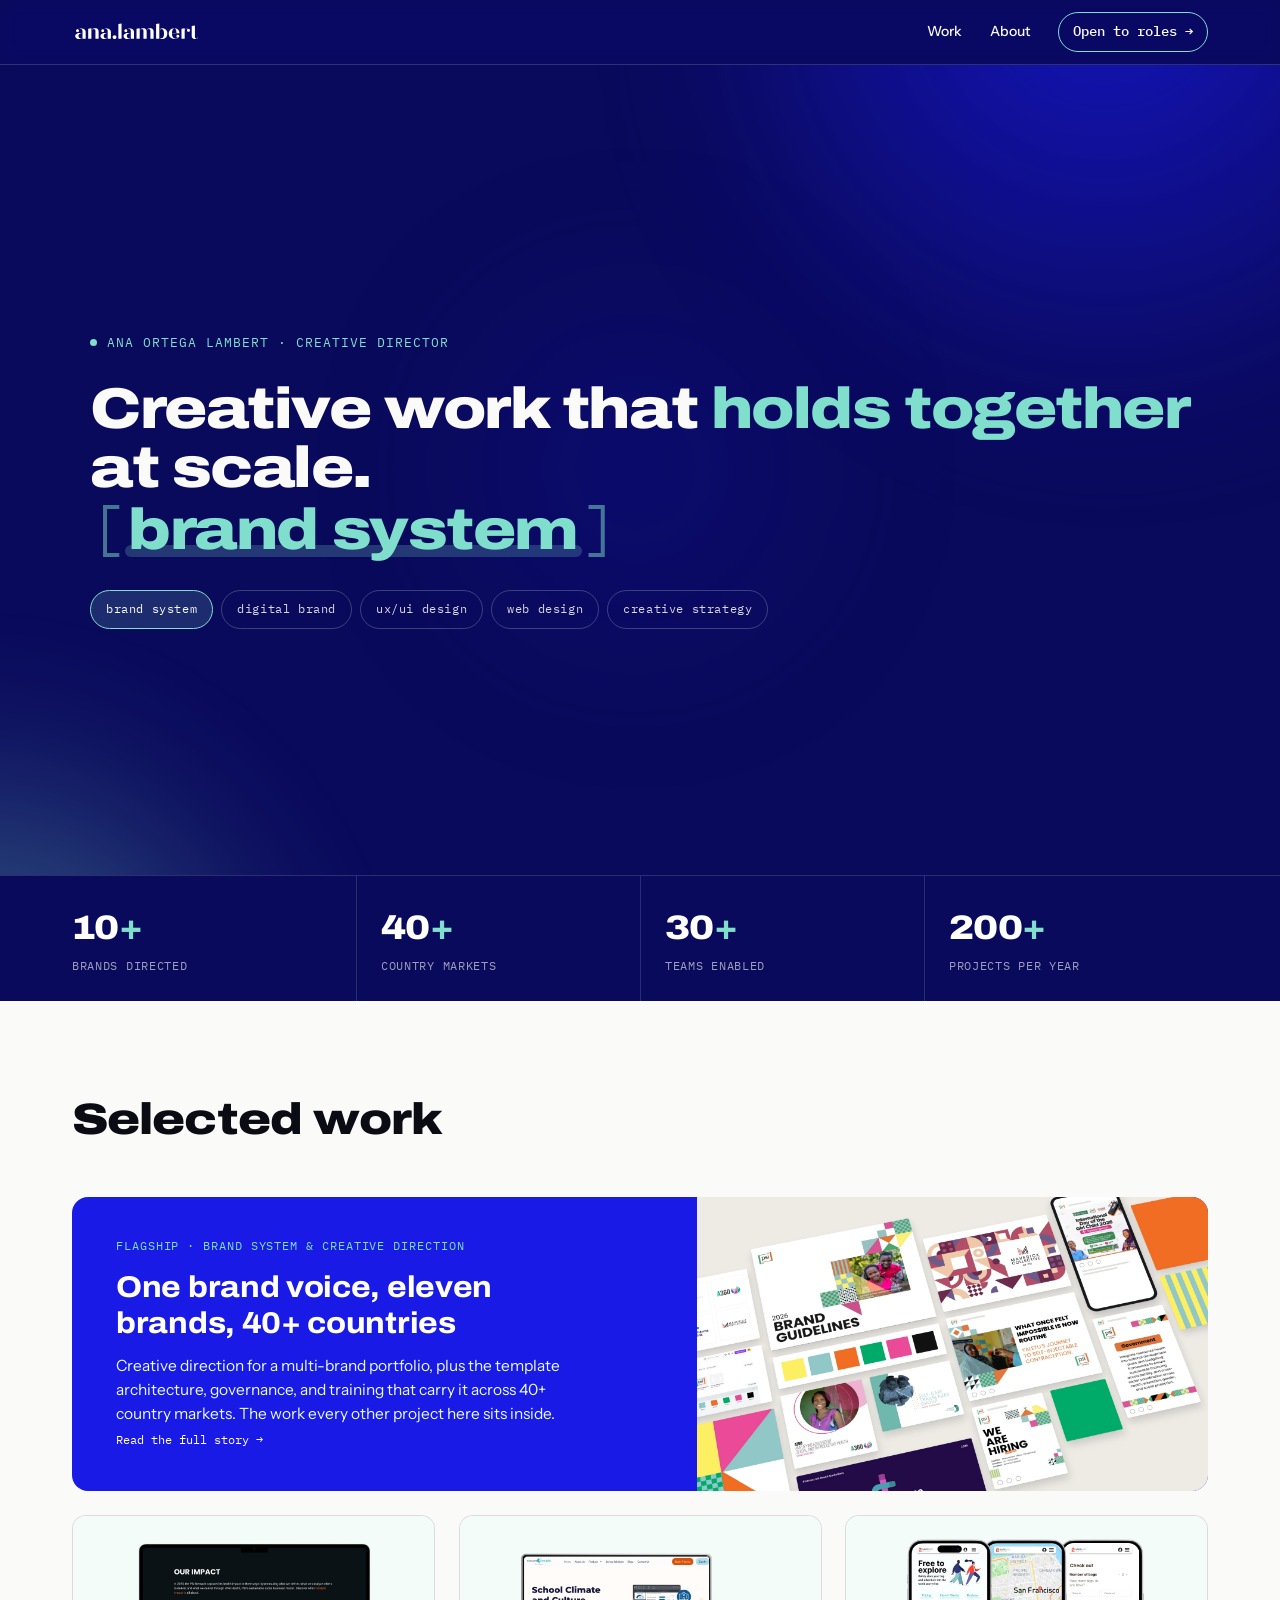
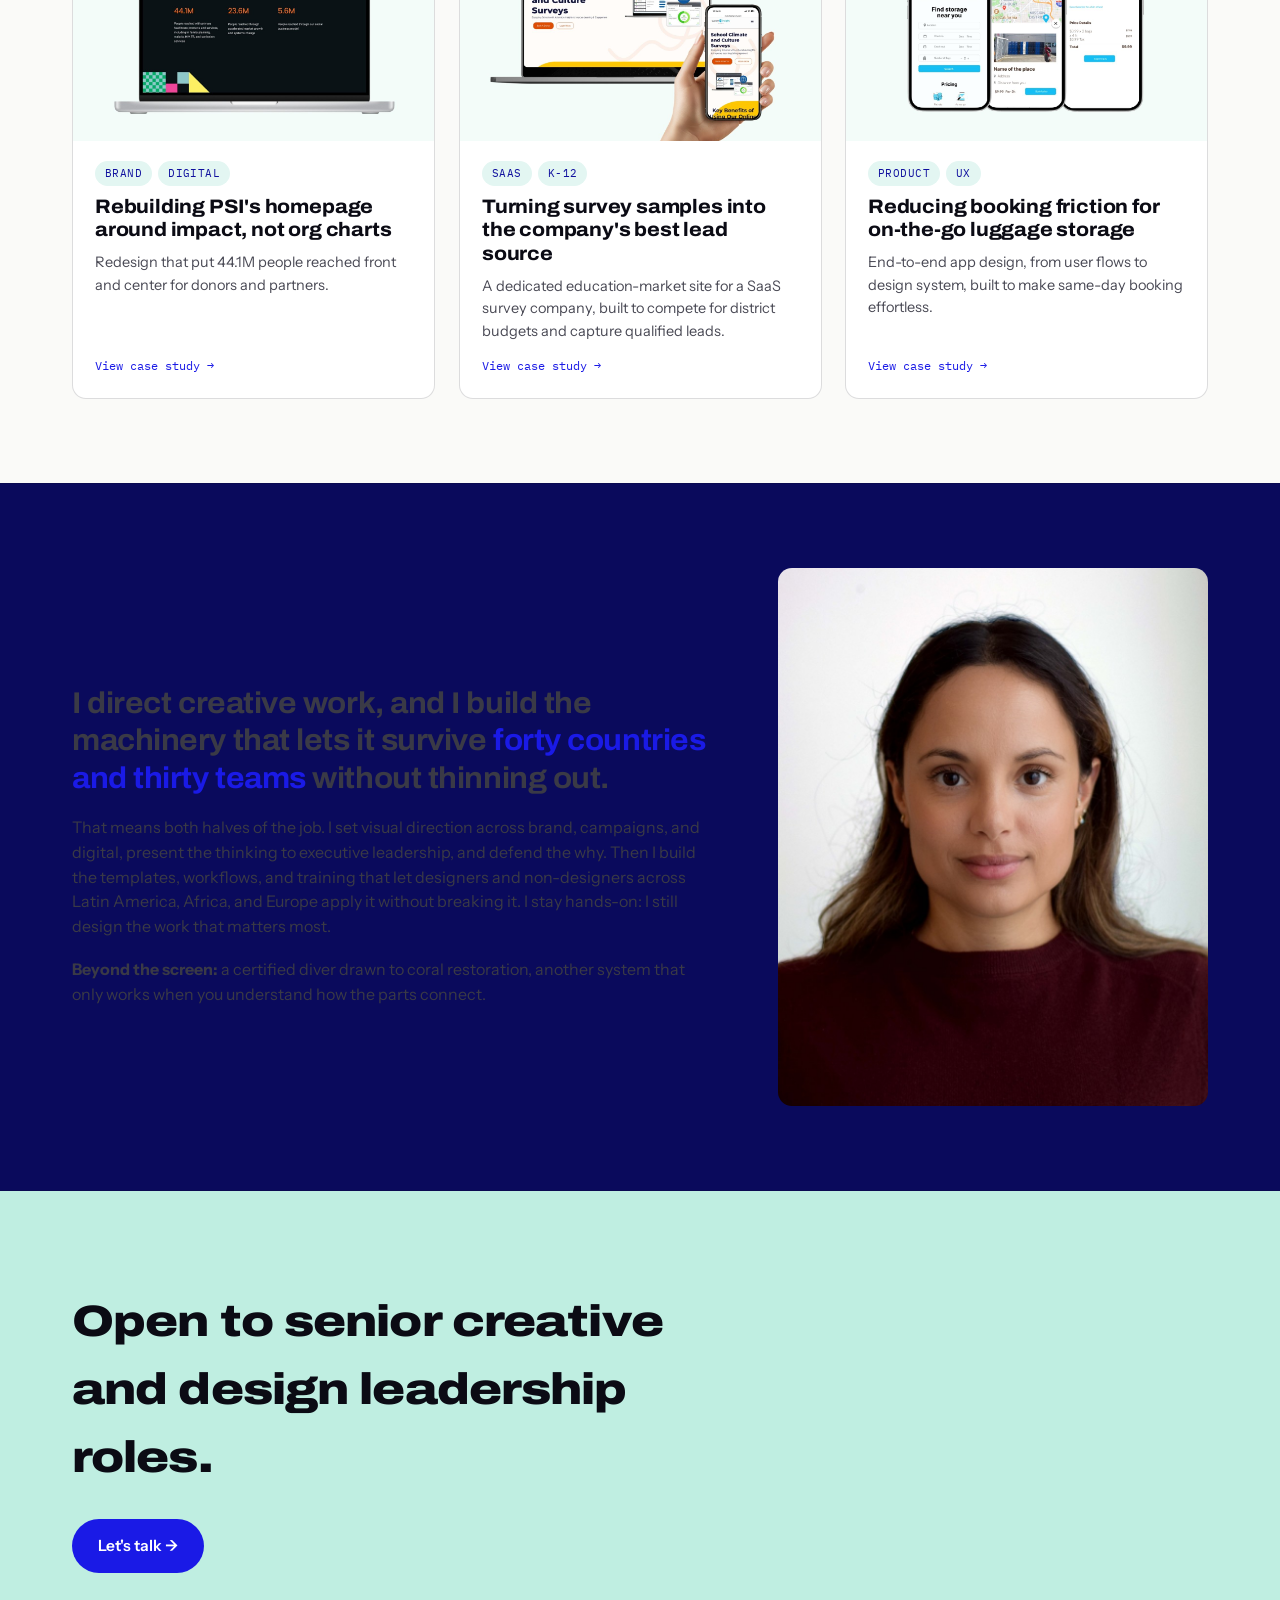
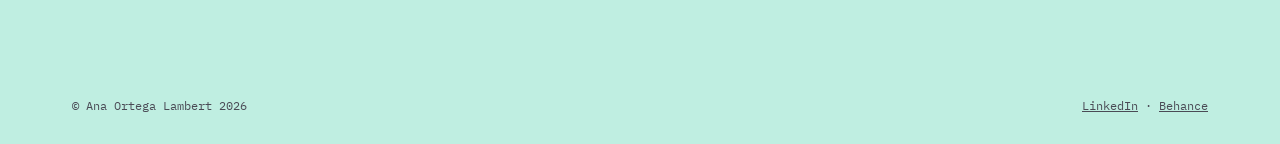
==== index.html @ 4b031543 "Update brand system card image and tone and voice spread Home page flagship card uses the new brand " ====
<!DOCTYPE html>
<html lang="en">
<head>
<meta charset="UTF-8">
<meta name="viewport" content="width=device-width, initial-scale=1.0">
<title>Ana Ortega Lambert — Creative Director</title>
<meta name="description" content="Creative director working across brand identity, integrated campaigns, and digital experiences, with the systems that let creative work scale across distributed teams.">
<link rel="preconnect" href="https://fonts.googleapis.com">
<link href="https://fonts.googleapis.com/css2?family=Archivo:wdth,wght@62..125,100..900&family=Instrument+Sans:wght@400;500;600&family=IBM+Plex+Mono:wght@400;500&display=swap" rel="stylesheet">
<link rel="icon" type="image/svg+xml" href="images/favicon.svg">
<link rel="stylesheet" href="css/style.css">
<link rel="stylesheet" href="css/hero.css">
</head>
<body>

<nav><div class="wrap nav-in">
  <a class="logo" href="index.html"><img src="images/logo.svg" alt="ana.lambert" style="height:26px;display:block"></a>
  <button class="nav-toggle" aria-label="Open menu" aria-expanded="false" aria-controls="nav-links">
    <span></span><span></span><span></span>
  </button>
  <div class="nav-links" id="nav-links">
    <a href="#work">Work</a>
    <a href="#about">About</a>
    <a class="nav-cta" href="#contact">Open to roles →</a>
  </div>
</div></nav>

<header class="hero-b" id="hero" data-bg="#0A0A5C">
  <div class="hb-field" aria-hidden="true"><span class="b1"></span><span class="b2"></span><span class="b3"></span></div>
  <div class="wrap">
    <p class="hb-eyebrow hb-up hb-d1"><span class="hb-dot"></span>Ana Ortega Lambert · Creative Director</p>

    <h1 class="hb-up hb-d2">Creative work that <em>holds together</em> at scale.<br class="hb-break"><span class="rot" id="rot" aria-hidden="true"><span class="brk">[</span><span class="rot-track" id="rotTrack"></span><span class="brk">]</span></span><span class="hb-sr" id="rotSr"></span></h1>

    <ul class="hb-areas hb-up hb-d3" id="areas" aria-label="Areas I work in, each linked to a case study"></ul>
  </div>
</header>

<div class="strip" data-bg="#FAFAF8"><div class="wrap strip-in">
  <div class="stat"><div class="n">10<span>+</span></div><div class="l">Brands directed</div></div>
  <div class="stat"><div class="n">40<span>+</span></div><div class="l">Country markets</div></div>
  <div class="stat"><div class="n">30<span>+</span></div><div class="l">Teams enabled</div></div>
  <div class="stat"><div class="n">200<span>+</span></div><div class="l">Projects per year</div></div>
</div></div>

<section id="work" data-bg="#FAFAF8"><div class="wrap">
  <div class="sec-head">
    <h2 class="reveal">Selected work</h2>
  </div>

  <a class="flag reveal" href="work/brand-system.html">
    <div class="flag-txt">
      <div class="flag-k">Flagship · Brand system &amp; creative direction</div>
      <h3>One brand voice, eleven brands, 40+ countries</h3>
      <p>Creative direction for a multi-brand portfolio, plus the template architecture, governance, and training that carry it across 40+ country markets. The work every other project here sits inside.</p>
      <span class="go">Read the full story →</span>
    </div>
    <div class="flag-vis flag-vis-img">
      <img src="images/brand-system-card.webp" alt="PSI brand system: the 2026 brand guidelines, program brand covers, the Canva brand kit, the color palette and social posts from country teams">
    </div>
  </a>

  <div class="cases" style="margin-top:24px">
    <a class="card reveal" href="work/psi-homepage.html">
      <img class="card-thumb" src="images/homepage-thumb.jpg" alt="PSI homepage redesign">
      <div class="card-body">
        <div class="tags"><span class="tag">Brand</span><span class="tag">Digital</span></div>
        <h3>Rebuilding PSI's homepage around impact, not org charts</h3>
        <p class="result">Redesign that put 44.1M people reached front and center for donors and partners.</p>
        <span class="go">View case study →</span>
      </div>
    </a>

    <a class="card reveal" href="work/school-survey.html">
      <img class="card-thumb" src="images/survey-thumb.jpg" alt="School climate and culture survey website">
      <div class="card-body">
        <div class="tags"><span class="tag">SaaS</span><span class="tag">K-12</span></div>
        <h3>Turning survey samples into the company's best lead source</h3>
        <p class="result">A dedicated education-market site for a SaaS survey company, built to compete for district budgets and capture qualified leads.</p>
        <span class="go">View case study →</span>
      </div>
    </a>

    <a class="card reveal" href="work/safebag-app.html">
      <img class="card-thumb" src="images/app-thumb.jpg" alt="SafeBag luggage storage app screens">
      <div class="card-body">
        <div class="tags"><span class="tag">Product</span><span class="tag">UX</span></div>
        <h3>Reducing booking friction for on-the-go luggage storage</h3>
        <p class="result">End-to-end app design, from user flows to design system, built to make same-day booking effortless.</p>
        <span class="go">View case study →</span>
      </div>
    </a>
  </div>
</div></section>

<section class="about" id="about" data-bg="#BFEEE1"><div class="wrap about-grid">
  <div>
    <p class="lede reveal">I direct creative work, and I build the machinery that lets it survive <em>forty countries and thirty teams</em> without thinning out.</p>
    <p>That means both halves of the job. I set visual direction across brand, campaigns, and digital, present the thinking to executive leadership, and defend the why. Then I build the templates, workflows, and training that let designers and non-designers across Latin America, Africa, and Europe apply it without breaking it. I stay hands-on: I still design the work that matters most.</p>
    <p><b>Beyond the screen:</b> a certified diver drawn to coral restoration, another system that only works when you understand how the parts connect.</p>
  </div>
  <img class="photo reveal" src="images/ana-headshot.jpg" alt="Ana Ortega Lambert">
</div></section>

<section class="cta" id="contact"><div class="wrap">
  <h2>Open to senior creative and design leadership roles.</h2>
  <a class="cta-btn" href="mailto:analinet.ortega@gmail.com">Let's talk →</a>
</div></section>

<footer class="foot-mint"><div class="wrap foot-in">
  <span>© Ana Ortega Lambert 2026</span>
  <span><a href="https://www.linkedin.com/in/ana-ortega-lambert/" target="_blank" rel="noopener">LinkedIn</a> · <a href="https://behance.net/analambertdesign" target="_blank" rel="noopener">Behance</a></span>
</div></footer>

<script src="js/motion.js" defer></script>
<script src="js/hero.js" defer></script>
</body>
</html>
---- css/style.css ----
/* ============================================================
   analambert.com — design system
   Palette, type, and components. One file for the whole site.
   ============================================================ */

:root{
  --ink:#0B0B14;
  --blue:#1A1AE6;
  --blue-deep:#10109E;
  --navy:#0A0A5C;
  --tint:#E3F6F2;
  --tint-deep:#BFEEE1;
  --mid:#7FDFCC;
  --paper:#FAFAF8;
  --rule:rgba(11,11,20,.14);
  --disp:'Archivo',sans-serif;
  --body:'Instrument Sans',sans-serif;
  --mono:'IBM Plex Mono',monospace;
}
*{margin:0;padding:0;box-sizing:border-box}
html{scroll-behavior:smooth}
@media (prefers-reduced-motion:reduce){html{scroll-behavior:auto}*{transition:none!important}}
body{font-family:var(--body);color:var(--ink);background:var(--paper);line-height:1.55;font-size:16px}
.wrap{max-width:1200px;margin:0 auto;padding:0 32px}
a:focus-visible{outline:2px solid var(--blue);outline-offset:3px}
img{max-width:100%;display:block;border-radius:12px}

/* ---------- nav ---------- */
nav{position:sticky;top:0;background:var(--paper);border-bottom:1px solid var(--rule);z-index:10}
.nav-in{display:flex;justify-content:space-between;align-items:center;height:64px}
.logo{font-family:var(--disp);font-weight:800;font-stretch:110%;font-size:17px;letter-spacing:-.02em;color:var(--ink);text-decoration:none}
.logo span{color:var(--blue)}
.nav-links{display:flex;gap:28px;align-items:center}
.nav-links a{font-size:14px;font-weight:500;color:var(--ink);text-decoration:none}
.nav-links a:hover,.nav-links a:focus-visible{color:var(--blue)}
.nav-cta{font-family:var(--mono);font-size:12px;border:1px solid var(--ink);padding:8px 14px;border-radius:100px}
.nav-cta:hover{background:var(--ink);color:#fff!important}

/* hamburger toggle: hidden on desktop */
.nav-toggle{display:none;flex-direction:column;justify-content:center;gap:5px;width:34px;height:34px;background:none;border:none;cursor:pointer;padding:0}
.nav-toggle span{display:block;width:22px;height:2px;background:var(--ink);border-radius:2px;transition:transform .25s ease,opacity .2s ease}
.nav-toggle[aria-expanded="true"] span:nth-child(1){transform:translateY(7px) rotate(45deg)}
.nav-toggle[aria-expanded="true"] span:nth-child(2){opacity:0}
.nav-toggle[aria-expanded="true"] span:nth-child(3){transform:translateY(-7px) rotate(-45deg)}

@media(max-width:640px){
  .nav-toggle{display:flex}
  .nav-links{position:fixed;top:64px;left:0;right:0;background:var(--paper);border-bottom:1px solid var(--rule);
    flex-direction:column;align-items:stretch;gap:0;padding:8px 24px 20px;
    max-height:0;overflow:hidden;opacity:0;transition:max-height .3s ease,opacity .25s ease;}
  .nav-links.open{max-height:360px;opacity:1;overflow-y:auto}
  .nav-links a:not(.nav-cta){padding:14px 0;border-bottom:1px solid var(--rule);font-size:16px}
  .nav-links .nav-cta{display:block;width:100%;margin-top:12px;text-align:center;padding:12px 14px;border-bottom:none;box-sizing:border-box}
}

/* ---------- hero ---------- */
header.site-hero{border-bottom:1px solid var(--rule);position:relative;overflow:hidden}
.hero{padding:88px 0 72px;position:relative}
.kicker{font-family:var(--mono);font-size:12.5px;letter-spacing:.08em;text-transform:uppercase;color:var(--blue);margin-bottom:22px;display:flex;align-items:center;gap:10px}
.kicker::before{content:"";width:34px;height:1px;background:var(--blue)}
h1{font-family:var(--disp);font-weight:850;font-stretch:120%;font-size:clamp(42px,7vw,84px);line-height:.98;letter-spacing:-.025em;max-width:13ch}
h1 em{font-style:normal;color:var(--blue)}
.hero-sub{margin-top:26px;font-size:19px;max-width:52ch;color:#3a3a46}
.hero-sub b{color:var(--ink)}
.tokens{position:absolute;right:32px;top:96px;display:flex;flex-direction:column;gap:10px;font-family:var(--mono);font-size:11.5px;color:#55555f}
.token{display:flex;align-items:center;gap:10px;border:1px solid var(--rule);background:#fff;border-radius:8px;padding:8px 12px}
.swatch{width:16px;height:16px;border-radius:4px;background:var(--blue)}
.swatch.ink{background:var(--ink)}
.swatch.tint{background:var(--tint);border:1px solid var(--rule)}
.token .aa{font-family:var(--disp);font-weight:850;font-size:14px;color:var(--ink)}
@media(max-width:900px){.tokens{display:none}}

/* ---------- scale strip ---------- */
.strip{background:var(--navy);color:#fff}
.strip-in{display:grid;grid-template-columns:repeat(4,1fr)}
.stat{padding:26px 24px;border-left:1px solid rgba(255,255,255,.14)}
.stat:first-child{border-left:none;padding-left:0}
.stat .n{font-family:var(--disp);font-weight:850;font-stretch:115%;font-size:34px;letter-spacing:-.02em}
.stat .n span{color:var(--mid)}
.stat .l{font-family:var(--mono);font-size:11.5px;letter-spacing:.06em;text-transform:uppercase;color:rgba(255,255,255,.6);margin-top:2px}
@media(max-width:760px){.strip-in{grid-template-columns:repeat(2,1fr)}.stat{padding-left:0;border-left:none}}

/* ---------- sections ---------- */
section{padding:84px 0}
.sec-head{display:flex;align-items:baseline;justify-content:space-between;margin-bottom:44px;gap:16px;flex-wrap:wrap}
h2{font-family:var(--disp);font-weight:850;font-stretch:118%;font-size:clamp(28px,4vw,44px);letter-spacing:-.02em}
.sec-note{font-family:var(--mono);font-size:12.5px;color:#6a6a74}

/* ---------- case cards ---------- */
.cases{display:grid;grid-template-columns:repeat(3,1fr);gap:24px}
@media(max-width:900px){.cases{grid-template-columns:1fr}}
.card{background:#fff;border:1px solid var(--rule);border-radius:14px;overflow:hidden;text-decoration:none;color:var(--ink);display:flex;flex-direction:column;transition:transform .18s ease,box-shadow .18s ease}
.card:hover,.card:focus-visible{transform:translateY(-4px);box-shadow:0 14px 34px rgba(16,16,158,.13)}
.card-thumb{aspect-ratio:16/10;background:var(--tint);object-fit:cover;border-radius:0}
.card-body{padding:20px 22px 22px;display:flex;flex-direction:column;gap:9px;flex:1}
.tags{display:flex;gap:6px;flex-wrap:wrap}
.tag{font-family:var(--mono);font-size:10.5px;letter-spacing:.04em;text-transform:uppercase;color:var(--blue-deep);background:var(--tint);border-radius:100px;padding:4px 10px}
h3{font-family:var(--disp);font-weight:750;font-stretch:108%;font-size:19.5px;line-height:1.22;letter-spacing:-.01em}
.result{font-size:14.5px;color:#4a4a55}
.go{margin-top:auto;font-family:var(--mono);font-size:12px;color:var(--blue);padding-top:6px}

/* ---------- flagship card ---------- */
.flag{margin-top:24px;background:var(--blue);border-radius:16px;color:#fff;display:grid;grid-template-columns:1.1fr .9fr;overflow:hidden;text-decoration:none;transition:transform .28s cubic-bezier(.2,.7,.3,1),box-shadow .28s cubic-bezier(.2,.7,.3,1)}
.flag:hover,.flag:focus-visible{transform:translateY(-8px);box-shadow:0 26px 54px rgba(10,10,92,.38)}
.flag:hover .flag-vis{background:var(--blue-deep)}
@media(max-width:900px){.flag{grid-template-columns:1fr}}
.flag-txt{padding:40px 44px}
.flag-k{font-family:var(--mono);font-size:11.5px;letter-spacing:.08em;text-transform:uppercase;color:var(--mid);margin-bottom:14px}
.flag h3{color:#fff;font-size:clamp(22px,3vw,30px);max-width:20ch}
.flag p{margin-top:12px;font-size:15.5px;color:#E6FAF5;max-width:46ch}
.flag .go{color:#fff}
.flag-vis{background:var(--navy);padding:36px;display:flex;align-items:center;justify-content:center;gap:10px;flex-wrap:wrap;transition:background .28s ease}
.brandtile{width:74px;height:74px;border-radius:12px;background:rgba(255,255,255,.12);border:1px solid rgba(255,255,255,.25);display:flex;align-items:center;justify-content:center;font-family:var(--disp);font-weight:850;font-size:13px;color:#fff}
.brandtile.lit{background:#fff;color:var(--blue)}

/* ---------- about ---------- */
.about{background:#fff;border-top:1px solid var(--rule);border-bottom:1px solid var(--rule)}
.about-grid{display:grid;grid-template-columns:1.2fr .8fr;gap:60px;align-items:center}
@media(max-width:900px){.about-grid{grid-template-columns:1fr}}
.about .lede{font-family:var(--disp);font-weight:700;font-stretch:105%;font-size:clamp(22px,3vw,30px);line-height:1.25;letter-spacing:-.015em}
.about .lede em{font-style:normal;color:var(--blue)}
.about p{margin-top:18px;color:#3a3a46}
.photo{aspect-ratio:4/5;border-radius:14px;object-fit:cover}

/* ---------- cta + footer ---------- */
.cta{padding:96px 0;background:var(--tint-deep)}
.cta h2{max-width:18ch}
.cta-btn{display:inline-flex;align-items:center;gap:10px;margin-top:28px;background:var(--blue);color:#fff;text-decoration:none;font-weight:600;font-size:15.5px;padding:15px 26px;border-radius:100px;transition:background .15s ease}
.cta-btn:hover{background:var(--blue-deep)}
footer{border-top:1px solid var(--rule);padding:28px 0;font-family:var(--mono);font-size:12px;color:#6a6a74}
footer.foot-mint{background:var(--tint-deep);border-top:none}
footer.foot-mint,footer.foot-mint a{color:#4A4A55}
footer.foot-mint a:hover{color:var(--blue-deep)}
.foot-in{display:flex;justify-content:space-between;flex-wrap:wrap;gap:10px}
footer a{color:#6a6a74}
footer a:hover{color:var(--blue)}

/* ============================================================
   Case study pages
   ============================================================ */
.cs-hero{border-bottom:1px solid var(--rule);padding:72px 0 56px}
.cs-hero h1{font-size:clamp(34px,5vw,58px);max-width:18ch}
.cs-meta{display:grid;grid-template-columns:repeat(4,1fr);gap:24px;margin-top:40px;background:var(--tint);border-radius:14px;padding:26px 28px}
@media(max-width:760px){.cs-meta{grid-template-columns:repeat(2,1fr)}}
.cs-meta .k{font-family:var(--mono);font-size:11px;letter-spacing:.06em;text-transform:uppercase;color:var(--blue-deep)}
.cs-meta .v{font-weight:600;margin-top:3px;font-size:14.5px}
.cs-body{max-width:760px;margin:0 auto;padding:64px 32px}
.cs-body h2{font-size:clamp(24px,3vw,32px);margin:56px 0 16px}
.cs-body h2:first-child{margin-top:0}
.cs-body p{margin-bottom:16px;color:#2e2e38}
.cs-body ul{margin:0 0 16px 20px;color:#2e2e38}
.cs-body li{margin-bottom:8px}
.pull{border-left:3px solid var(--blue);padding:6px 0 6px 22px;font-family:var(--disp);font-weight:700;font-size:21px;line-height:1.3;margin:36px 0;color:var(--ink)}
.cs-fig{margin:36px 0}
.cs-fig figcaption{font-family:var(--mono);font-size:12px;color:#6a6a74;margin-top:10px}
.cs-fig.full{max-width:1200px;margin-left:auto;margin-right:auto}
.next{background:var(--navy);color:#fff;text-decoration:none;display:block}
.next .wrap{display:flex;justify-content:space-between;align-items:center;padding-top:44px;padding-bottom:44px;gap:16px;flex-wrap:wrap}
.next .k{font-family:var(--mono);font-size:12px;letter-spacing:.06em;text-transform:uppercase;color:var(--mid)}
.next .t{font-family:var(--disp);font-weight:800;font-size:clamp(20px,3vw,30px);margin-top:6px}
.next:hover .t{color:var(--mid)}

/* back to brand system: shown on every project inside the Multi-Brand System carousel */
.back-bs{background:var(--tint)}
.back-bs .wrap{padding-top:28px;padding-bottom:28px}
.back-bs a{display:inline-flex;align-items:center;gap:12px;background:var(--paper);color:var(--ink);text-decoration:none;border:1px solid var(--rule);border-radius:999px;padding:12px 22px 12px 16px;font-family:var(--disp);font-weight:700;font-size:16px;transition:background .2s ease,color .2s ease,border-color .2s ease}
.back-bs a .ar{font-family:var(--body);font-size:22px;line-height:1;position:relative;top:-2px;color:var(--blue);transition:transform .25s ease}
.back-bs a:hover{background:var(--blue);border-color:var(--blue);color:#fff}
.back-bs a:hover .ar{color:#fff;transform:translateX(-4px)}
@media (prefers-reduced-motion:reduce){.back-bs a,.back-bs a .ar{transition:none}}

/* ============================================================
   Motion layer
   All effects collapse under prefers-reduced-motion.
   ============================================================ */
body{background:var(--page-bg,var(--paper));transition:background-color 1.1s cubic-bezier(.4,0,.2,1)}
.about{background:transparent}

/* reveals */
.reveal{opacity:0;transform:translateY(24px);transition:opacity .7s cubic-bezier(.2,.7,.3,1),transform .7s cubic-bezier(.2,.7,.3,1)}
.reveal.in{opacity:1;transform:none}

/* hero entrance */
@keyframes heroIn{from{opacity:0;transform:translateY(18px)}to{opacity:1;transform:none}}
.hero-in{opacity:0;animation:heroIn .8s cubic-bezier(.2,.7,.3,1) forwards}
.hero h1 em{background-image:linear-gradient(var(--tint),var(--tint));background-repeat:no-repeat;background-position:0 88%;background-size:0 34%;transition:background-size .7s cubic-bezier(.4,0,.2,1)}
.hero h1 em.swept{background-size:100% 34%}

/* nav on scroll */
nav{transition:background-color .3s ease,box-shadow .3s ease}
nav.scrolled{background:rgba(250,250,248,.82);backdrop-filter:saturate(140%) blur(10px);-webkit-backdrop-filter:saturate(140%) blur(10px);box-shadow:0 1px 0 var(--rule)}

/* card image zoom */
.card{will-change:transform}
.card-thumb{transition:transform .45s cubic-bezier(.2,.7,.3,1)}
.card:hover .card-thumb{transform:scale(1.03)}

/* floating brand tiles */
@keyframes floatY{0%,100%{transform:translateY(0)}50%{transform:translateY(-4px)}}
.brandtile{animation:floatY 5s ease-in-out infinite}
.brandtile:nth-child(2){animation-duration:6s;animation-delay:-1.4s}
.brandtile:nth-child(3){animation-duration:4.6s;animation-delay:-2.2s}
.brandtile:nth-child(4){animation-duration:5.6s;animation-delay:-.7s}
.brandtile:nth-child(5){animation-duration:6.4s;animation-delay:-3.1s}
.brandtile:nth-child(6){animation-duration:5.2s;animation-delay:-1.9s}
.flag-vis:hover .brandtile{animation-play-state:paused}

/* bigger next-case arrow */
.next .wrap>.k:last-child{font-family:var(--body);font-size:44px;line-height:1;color:#fff;transition:transform .25s ease}
.next:hover .wrap>.k:last-child{transform:translateX(8px)}

@media (prefers-reduced-motion:reduce){
  body,.reveal,.card-thumb,.next .wrap>.k:last-child{transition:none}
  .reveal{opacity:1;transform:none}
  .hero-in{opacity:1;animation:none}
  .hero h1 em{background-size:100% 34%;transition:none}
  .brandtile{animation:none}
}

/* case study subheads */
.cs-body h3{font-family:var(--disp);font-weight:750;font-stretch:108%;font-size:20px;letter-spacing:-.01em;margin:34px 0 10px}


/* ============================================================
   Mobile refinements
   ============================================================ */
@media (max-width:760px){
  .hero{padding:64px 0 56px}
  .hero .wrap,.wrap.hero{padding-left:40px;padding-right:40px}
  .cs-hero{padding:56px 0 44px}
  .cs-hero .wrap{padding-left:40px;padding-right:40px}
  h1{font-size:clamp(36px,9vw,52px)}
  .cs-hero h1{font-size:clamp(30px,7.6vw,42px)}
  .hero-sub{font-size:17px}
  .cs-meta{grid-template-columns:1fr 1fr;gap:18px;padding:22px}
  .cs-body{padding:48px 28px}
  section{padding:64px 0}
  .flag-txt{padding:32px 28px}
  .about-grid{gap:36px}
  h1,h2,h3,.flag h3{overflow-wrap:break-word}
}
@media (max-width:430px){
  .cs-meta{grid-template-columns:1fr}
}
body{overflow-x:hidden}
---- css/hero.css ----
/* ============================================================
   hero.css — navy hero with rotating disciplines
   Loaded AFTER style.css, so these rules win where they overlap.
   Uses the same tokens as style.css. Prefixes: hb- and rot-.
   To remove the hero entirely: delete this file, delete js/hero.js,
   remove their two tags from index.html, and restore the old
   <header class="site-hero"> block.
   ============================================================ */

/* ---------- hero shell ---------- */
.hero-b{
  position:relative;
  overflow:hidden;
  display:flex;
  align-items:center;
  min-height:min(90vh,860px);
  padding:118px 0 96px;
  background:var(--navy);
  color:var(--paper);
}
.hero-b .wrap{position:relative;z-index:2}

/* ---------- ambient aurora ---------- */
.hero-b .hb-field{position:absolute;inset:-25% -12%;z-index:0;pointer-events:none}
.hero-b .hb-field span{position:absolute;border-radius:50%;filter:blur(80px);will-change:transform}
.hero-b .hb-field .b1{
  width:70vw;height:62vw;max-width:1000px;max-height:900px;
  top:-18%;right:-12%;opacity:.9;
  background:radial-gradient(circle at 42% 42%,rgba(26,26,230,.85),rgba(26,26,230,0) 66%);
  animation:hbDriftA 26s ease-in-out infinite;
}
.hero-b .hb-field .b2{
  width:52vw;height:52vw;max-width:760px;max-height:760px;
  bottom:-26%;left:-14%;opacity:.8;
  background:radial-gradient(circle at 55% 45%,rgba(127,223,204,.55),rgba(127,223,204,0) 68%);
  animation:hbDriftB 34s ease-in-out infinite;
}
.hero-b .hb-field .b3{
  width:34vw;height:34vw;max-width:500px;max-height:500px;
  top:32%;left:36%;opacity:.55;
  background:radial-gradient(circle at 50% 50%,rgba(16,16,158,.75),rgba(16,16,158,0) 70%);
  animation:hbDriftC 30s ease-in-out infinite;
}
@keyframes hbDriftA{0%,100%{transform:translate3d(0,0,0) scale(1)}50%{transform:translate3d(-4%,4%,0) scale(1.08)}}
@keyframes hbDriftB{0%,100%{transform:translate3d(0,0,0) scale(1)}50%{transform:translate3d(5%,-3%,0) scale(1.1)}}
@keyframes hbDriftC{0%,100%{transform:translate3d(0,0,0) scale(1)}50%{transform:translate3d(-6%,-5%,0) scale(1.14)}}

/* ---------- type ---------- */
.hero-b .hb-eyebrow{
  font-family:var(--mono);font-size:12.5px;letter-spacing:.08em;
  text-transform:uppercase;color:var(--mid);
  display:flex;align-items:center;gap:10px;margin-bottom:26px;
}
.hero-b .hb-dot{width:7px;height:7px;border-radius:50%;background:var(--mid);flex:none}

.hero-b h1{
  font-family:var(--disp);font-weight:850;font-stretch:118%;
  font-size:clamp(32px,4.5vw,58px);line-height:1.04;letter-spacing:-.025em;
  color:var(--paper);max-width:25ch;margin-bottom:30px;
}
/* the rotator starts its own line under the headline sentence.
   .rot itself is already white-space:nowrap, so the brackets and the
   word can never split across lines. */
.hero-b h1 .hb-break{display:none}
@media (min-width:901px){
  .hero-b h1 .hb-break{display:block}
}

/* teal emphasis, and no mint sweep behind it on the dark ground */
.hero-b h1 em{
  font-style:normal;color:var(--mid);
  background-image:none;background-size:0 0;
}

/* ---------- rotator: brackets and word, one teal ---------- */
.rot{display:inline-flex;align-items:baseline;white-space:nowrap}
.rot .brk{font-family:var(--mono);font-weight:400;color:var(--mid);opacity:.5}
.rot-track{
  position:relative;display:inline-block;
  height:1.04em;line-height:1.04;margin:0 .08em;
  transition:width .62s cubic-bezier(.22,1.16,.36,1);
  will-change:width;
}
.rot-track::before{content:"\200B"}   /* keeps a real text baseline for the brackets */
.rot-track::after{
  content:"";position:absolute;left:-.06em;right:-.06em;bottom:.06em;height:.2em;
  background:rgba(127,223,204,.22);border-radius:99px;z-index:-1;
  transform-origin:left center;animation:hbCushion 3s ease-in-out infinite;
}
@keyframes hbCushion{0%,100%{transform:scaleY(1);opacity:.85}50%{transform:scaleY(1.35);opacity:1}}
.rot-word{
  position:absolute;left:0;top:0;line-height:1.04;white-space:nowrap;
  color:var(--mid);opacity:0;
  transform:translate3d(0,.42em,0);filter:blur(5px);
  transition:opacity .42s ease,transform .52s cubic-bezier(.22,1.16,.36,1),filter .42s ease;
}
.rot-word.in{opacity:1;transform:translate3d(0,0,0);filter:blur(0)}
.rot-word.out{opacity:0;transform:translate3d(0,-.42em,0);filter:blur(5px)}
.rot-measure{position:absolute;visibility:hidden;white-space:nowrap;pointer-events:none;top:-9999px;left:-9999px}

/* ---------- areas row ---------- */
.hero-b .hb-areas{display:flex;flex-wrap:wrap;gap:8px;list-style:none}
.hero-b .hb-areas li{margin:0}
.hero-b .hb-areas a{
  display:inline-flex;align-items:center;gap:0;
  font-family:var(--mono);font-size:12px;letter-spacing:.05em;
  color:rgba(250,250,248,.86);text-decoration:none;background:transparent;
  border:1px solid rgba(250,250,248,.22);border-radius:100px;
  padding:9px 15px;cursor:pointer;
  transition:background .35s ease,border-color .35s ease,color .35s ease,transform .2s ease;
}
/* the arrow appears on hover, so the pills read as links rather than toggles */
.hero-b .hb-areas a::after{
  content:"\2192";margin-left:0;max-width:0;opacity:0;overflow:hidden;
  transition:max-width .3s ease,margin-left .3s ease,opacity .3s ease;
}
.hero-b .hb-areas a:hover,
.hero-b .hb-areas a:focus-visible{border-color:var(--mid);color:var(--mid);transform:translateY(-1px)}
.hero-b .hb-areas a:hover::after,
.hero-b .hb-areas a:focus-visible::after{max-width:1.2em;margin-left:7px;opacity:1}
.hero-b .hb-areas a[aria-current="true"]{
  background:rgba(127,223,204,.16);border-color:var(--mid);color:var(--paper);
}
.hero-b .hb-areas a:focus-visible{outline:2px solid var(--mid);outline-offset:3px}

/* ---------- entrance stagger ---------- */
.hero-b .hb-up{opacity:0;transform:translateY(18px);animation:hbUp .8s cubic-bezier(.2,.7,.3,1) forwards}
.hero-b .hb-d1{animation-delay:.06s}
.hero-b .hb-d2{animation-delay:.18s}
.hero-b .hb-d3{animation-delay:.30s}
@keyframes hbUp{to{opacity:1;transform:none}}

.hb-sr{position:absolute;width:1px;height:1px;padding:0;margin:-1px;overflow:hidden;clip:rect(0 0 0 0);white-space:nowrap;border:0}

/* ---------- the stats strip is also navy: hairline keeps them distinct ---------- */
.hero-b + .strip{border-top:1px solid rgba(250,250,248,.14)}

/* ---------- nav inversion while the dark hero sits under the nav ---------- */
nav.on-dark{
  background:rgba(10,10,92,.72);
  backdrop-filter:saturate(140%) blur(10px);
  -webkit-backdrop-filter:saturate(140%) blur(10px);
  border-bottom-color:rgba(250,250,248,.16);
  box-shadow:none;
}
nav.on-dark .logo img{filter:brightness(0) invert(1)}
nav.on-dark .nav-links a{color:var(--paper)}
nav.on-dark .nav-links a:hover,
nav.on-dark .nav-links a:focus-visible{color:var(--mid)}
nav.on-dark .nav-cta{border-color:var(--mid);color:var(--mid)}
nav.on-dark .nav-cta:hover{background:var(--mid);color:var(--navy)!important}
nav.on-dark .nav-toggle span{background:var(--paper)}

/* mobile dropdown has a paper background by default, which would hide
   white links, so it goes navy while the nav is on dark */
@media (max-width:640px){
  nav.on-dark .nav-links{background:rgba(10,10,92,.98);border-bottom-color:rgba(250,250,248,.16)}
  nav.on-dark .nav-links a:not(.nav-cta){border-bottom-color:rgba(250,250,248,.16)}
}

/* ---------- mobile ---------- */
@media (max-width:900px){
  .hero-b{min-height:auto;padding:96px 0 76px}
}
@media (max-width:640px){
  .hero-b{padding:72px 0 60px}
  .hero-b .wrap{padding-left:40px;padding-right:40px}
  .hero-b h1{max-width:none;font-size:clamp(28px,7.4vw,40px)}
  .hero-b .hb-areas a{font-size:11px;padding:8px 13px}
  .hero-b .hb-field span{filter:blur(50px)}
}

/* ---------- motion off ---------- */
@media (prefers-reduced-motion:reduce){
  .hero-b .hb-field span,
  .rot-track::after{animation:none}
  .hero-b .hb-up{opacity:1;transform:none;animation:none}
  .rot-word{opacity:0;transform:none;filter:none}
  .rot-word.in{opacity:1}
  .rot-word.out{opacity:0}
}

/* ============================================================
   Section backgrounds
   The scroll-driven body background in motion.js sets --page-bg from
   each [data-bg] section. Its observer needs 35% of a section visible,
   which a section taller than the viewport can never reach, so #work
   never claimed the background and the navy from the hero stayed put
   behind black type. Painting the two body-dependent sections directly
   fixes it for good. The fade still runs underneath, it just no longer
   has anything to get wrong.
   ============================================================ */
#work{background:var(--paper)}
/* .about is intentionally left alone: it's short enough that motion.js's
   scroll observer always catches its data-bg in time, so the soft 1.1s
   cross-fade to teal works correctly and doesn't need a hardcoded background. */

/* ============================================================
   Flagship card: cover image instead of brand tiles
   ============================================================ */
.flag-vis-img{padding:0;display:block;overflow:hidden;background:var(--navy)}
.flag-vis-img img{
  width:100%;height:100%;display:block;
  object-fit:cover;border-radius:0;
  transition:transform .5s cubic-bezier(.2,.7,.3,1);
}
.flag:hover .flag-vis-img,
.flag:focus-visible .flag-vis-img{background:var(--navy)}
.flag:hover .flag-vis-img img,
.flag:focus-visible .flag-vis-img img{transform:scale(1.04)}
@media(max-width:900px){
  .flag-vis-img img{aspect-ratio:2/1;height:auto}
}
@media (prefers-reduced-motion:reduce){
  .flag-vis-img img{transition:none}
  .flag:hover .flag-vis-img img{transform:none}
}
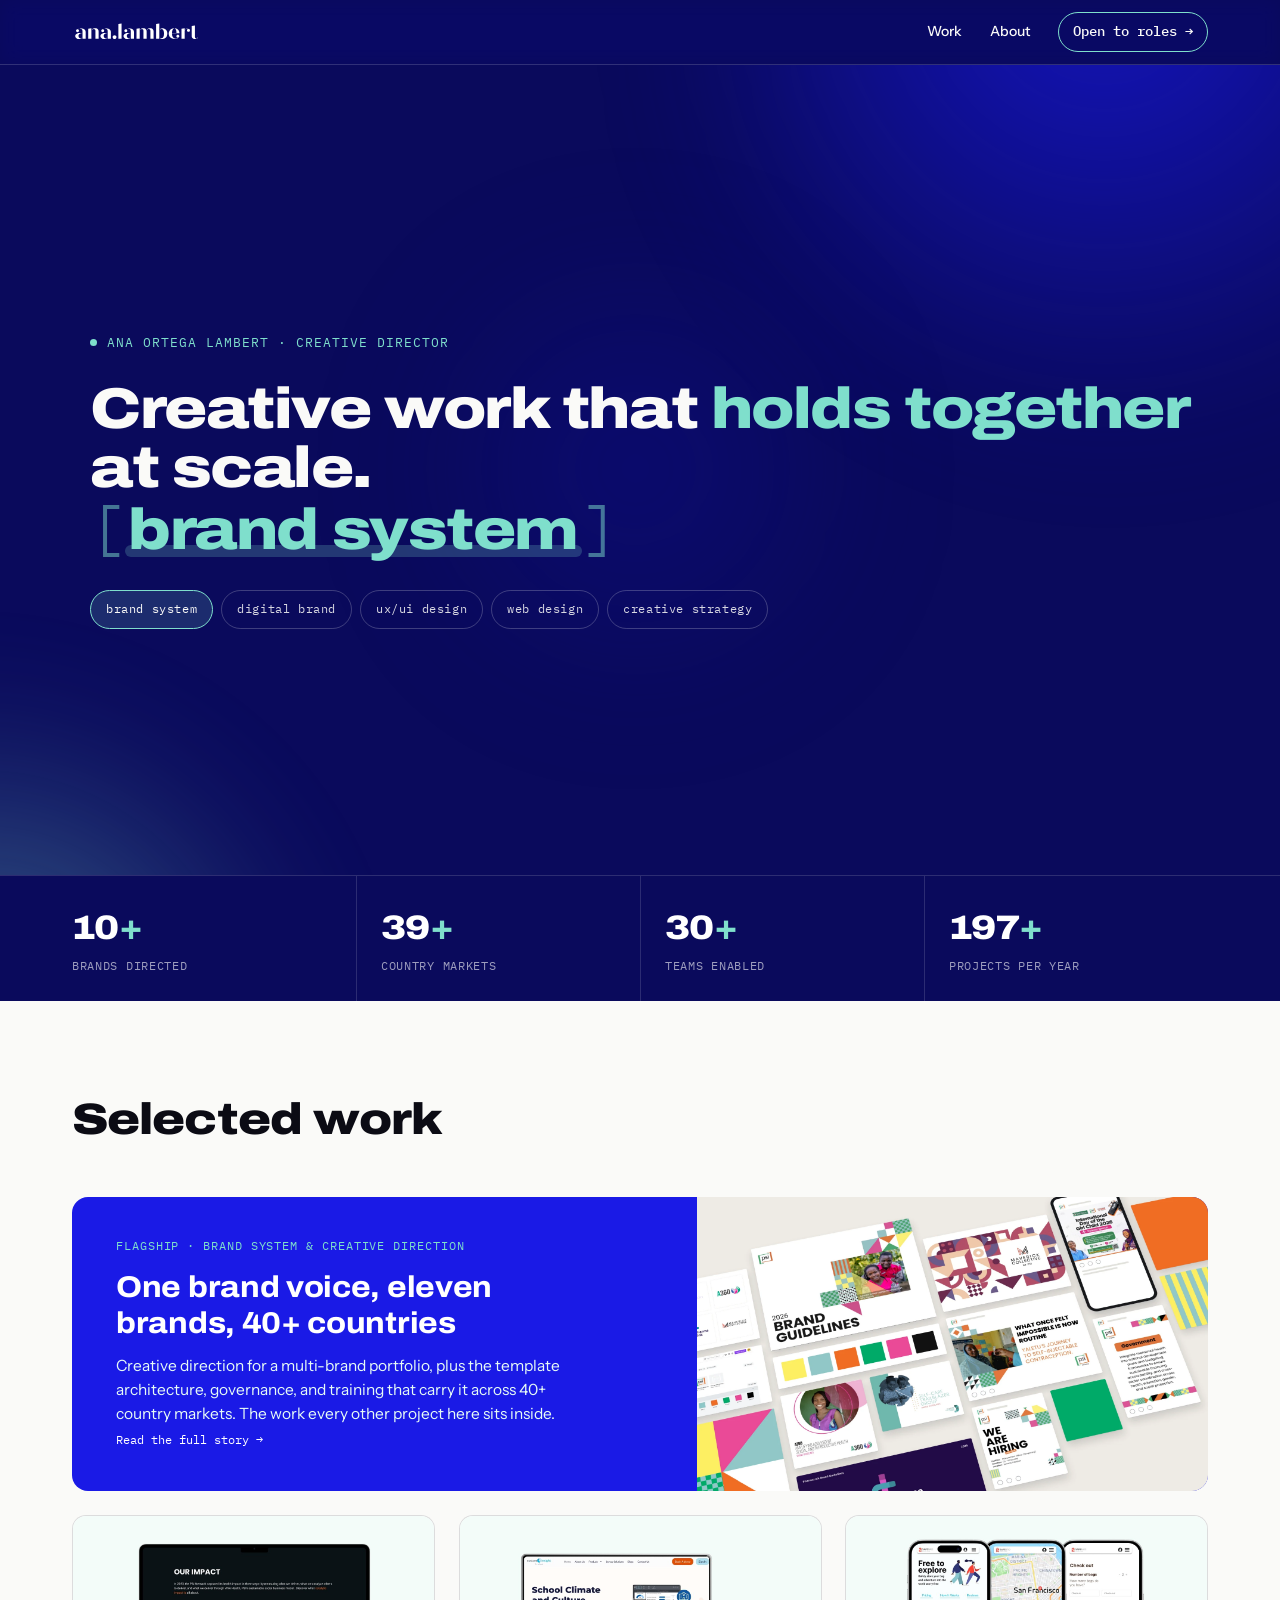
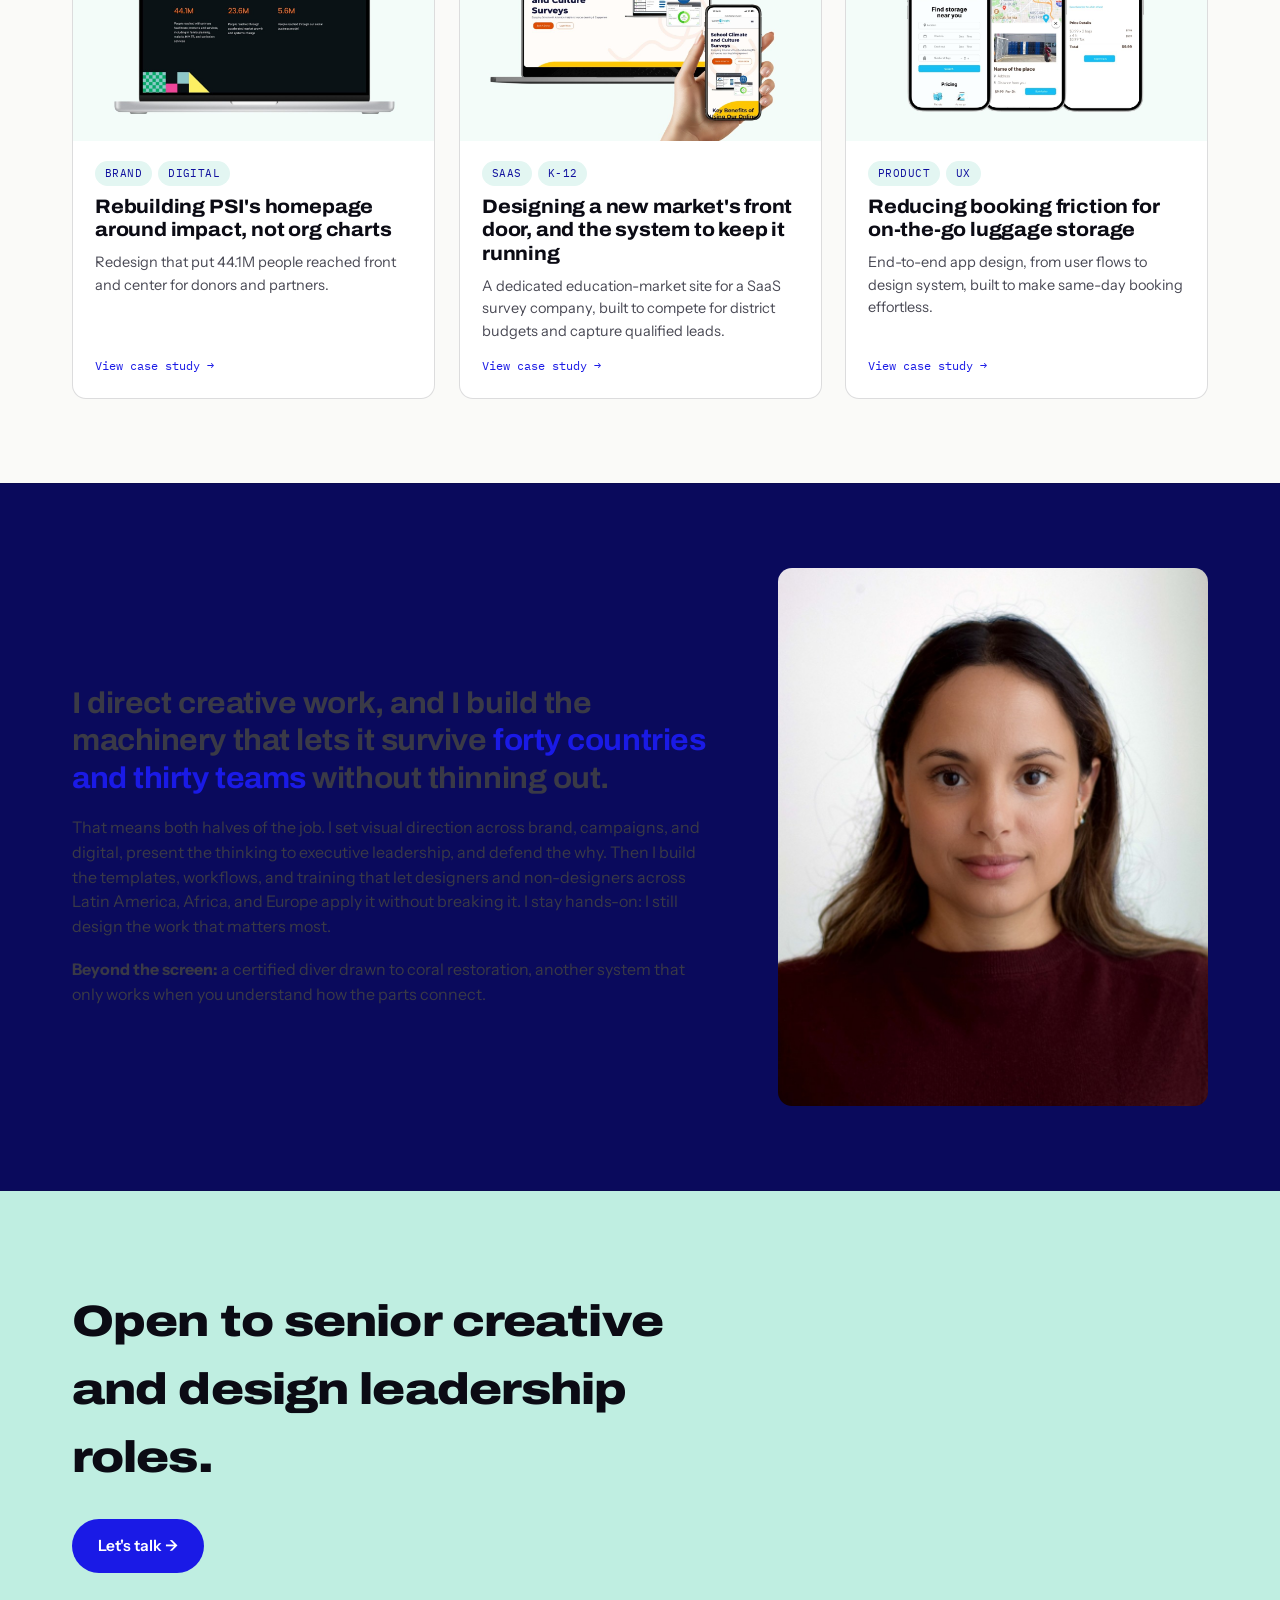
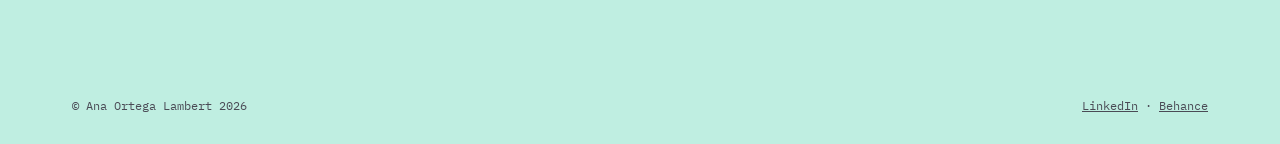
==== commit 7237fcd5: "School Survey: reframe case study around creative leadership and the design system New headline, rol" ====
--- a/index.html
+++ b/index.html
@@ -75,7 +75,7 @@
       <img class="card-thumb" src="images/survey-thumb.jpg" alt="School climate and culture survey website">
       <div class="card-body">
         <div class="tags"><span class="tag">SaaS</span><span class="tag">K-12</span></div>
-        <h3>Turning survey samples into the company's best lead source</h3>
+        <h3>Designing a new market's front door, and the system to keep it running</h3>
         <p class="result">A dedicated education-market site for a SaaS survey company, built to compete for district budgets and capture qualified leads.</p>
         <span class="go">View case study →</span>
       </div>
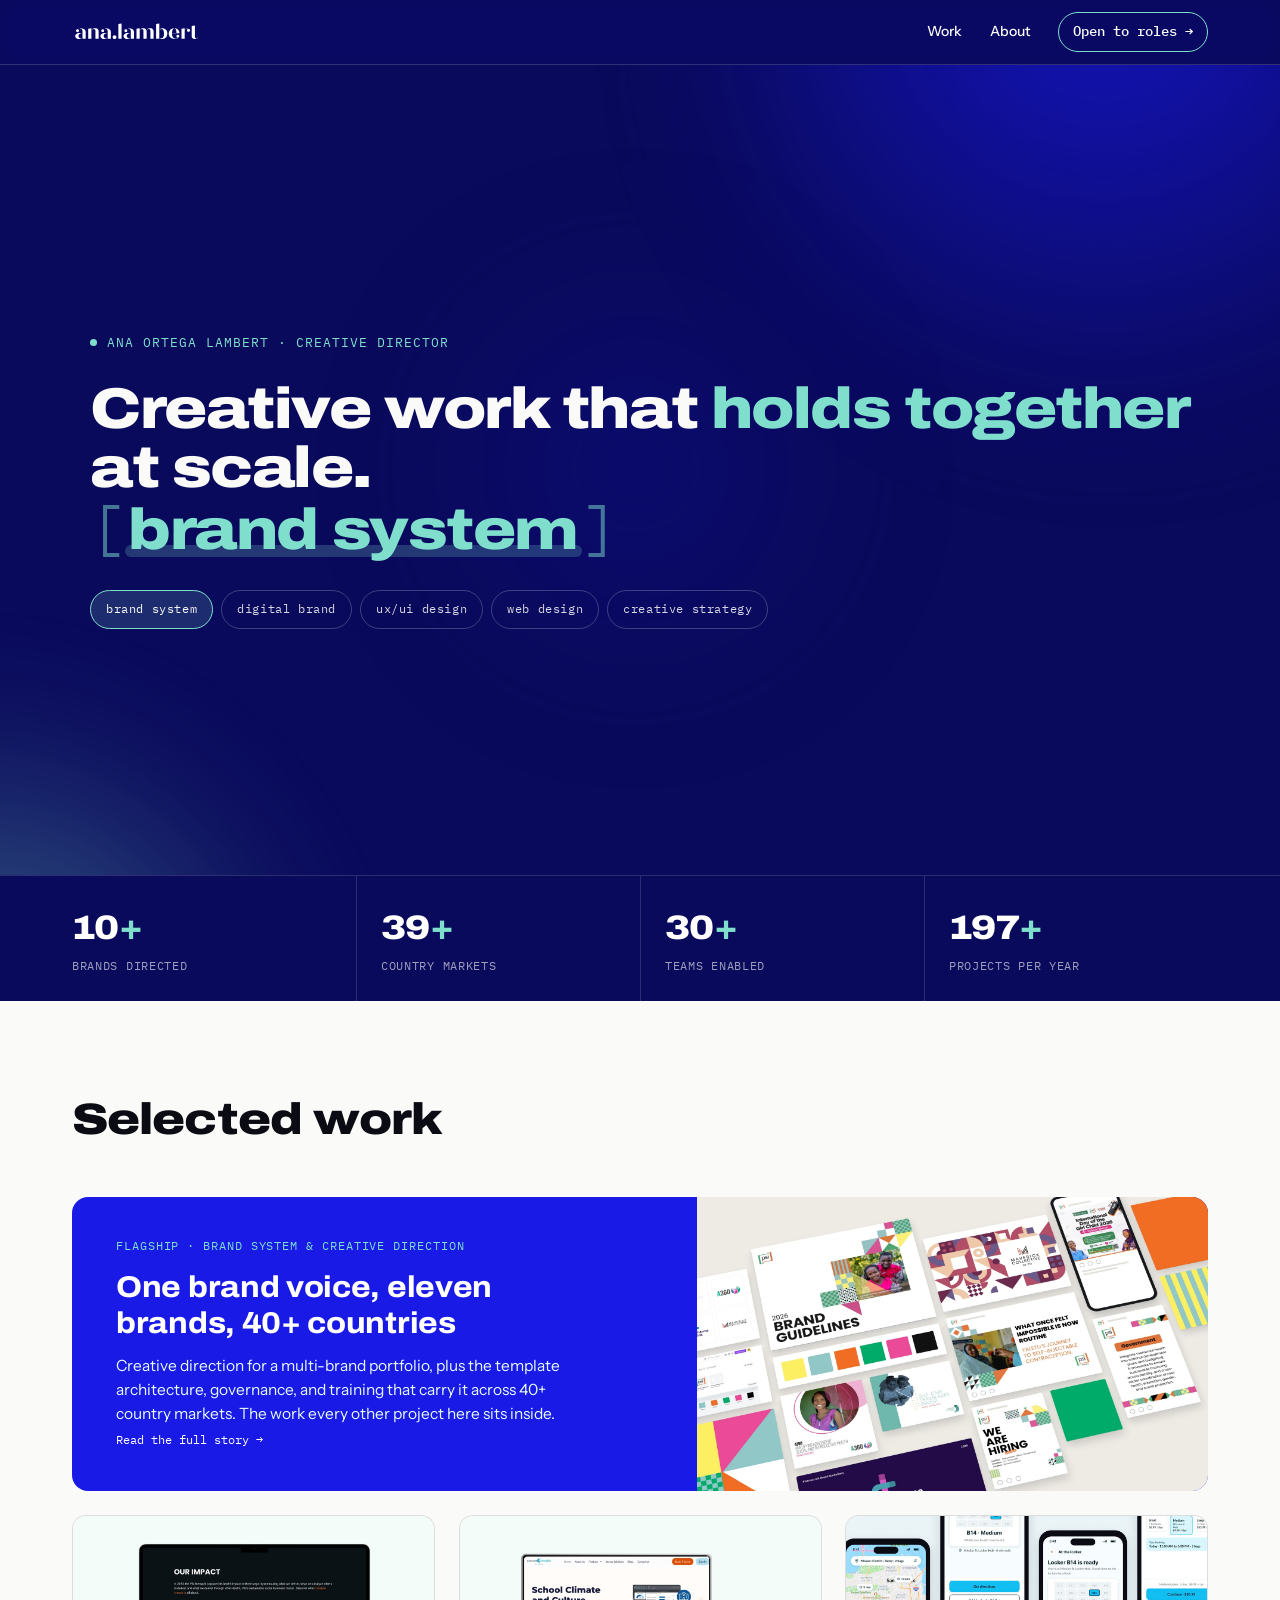
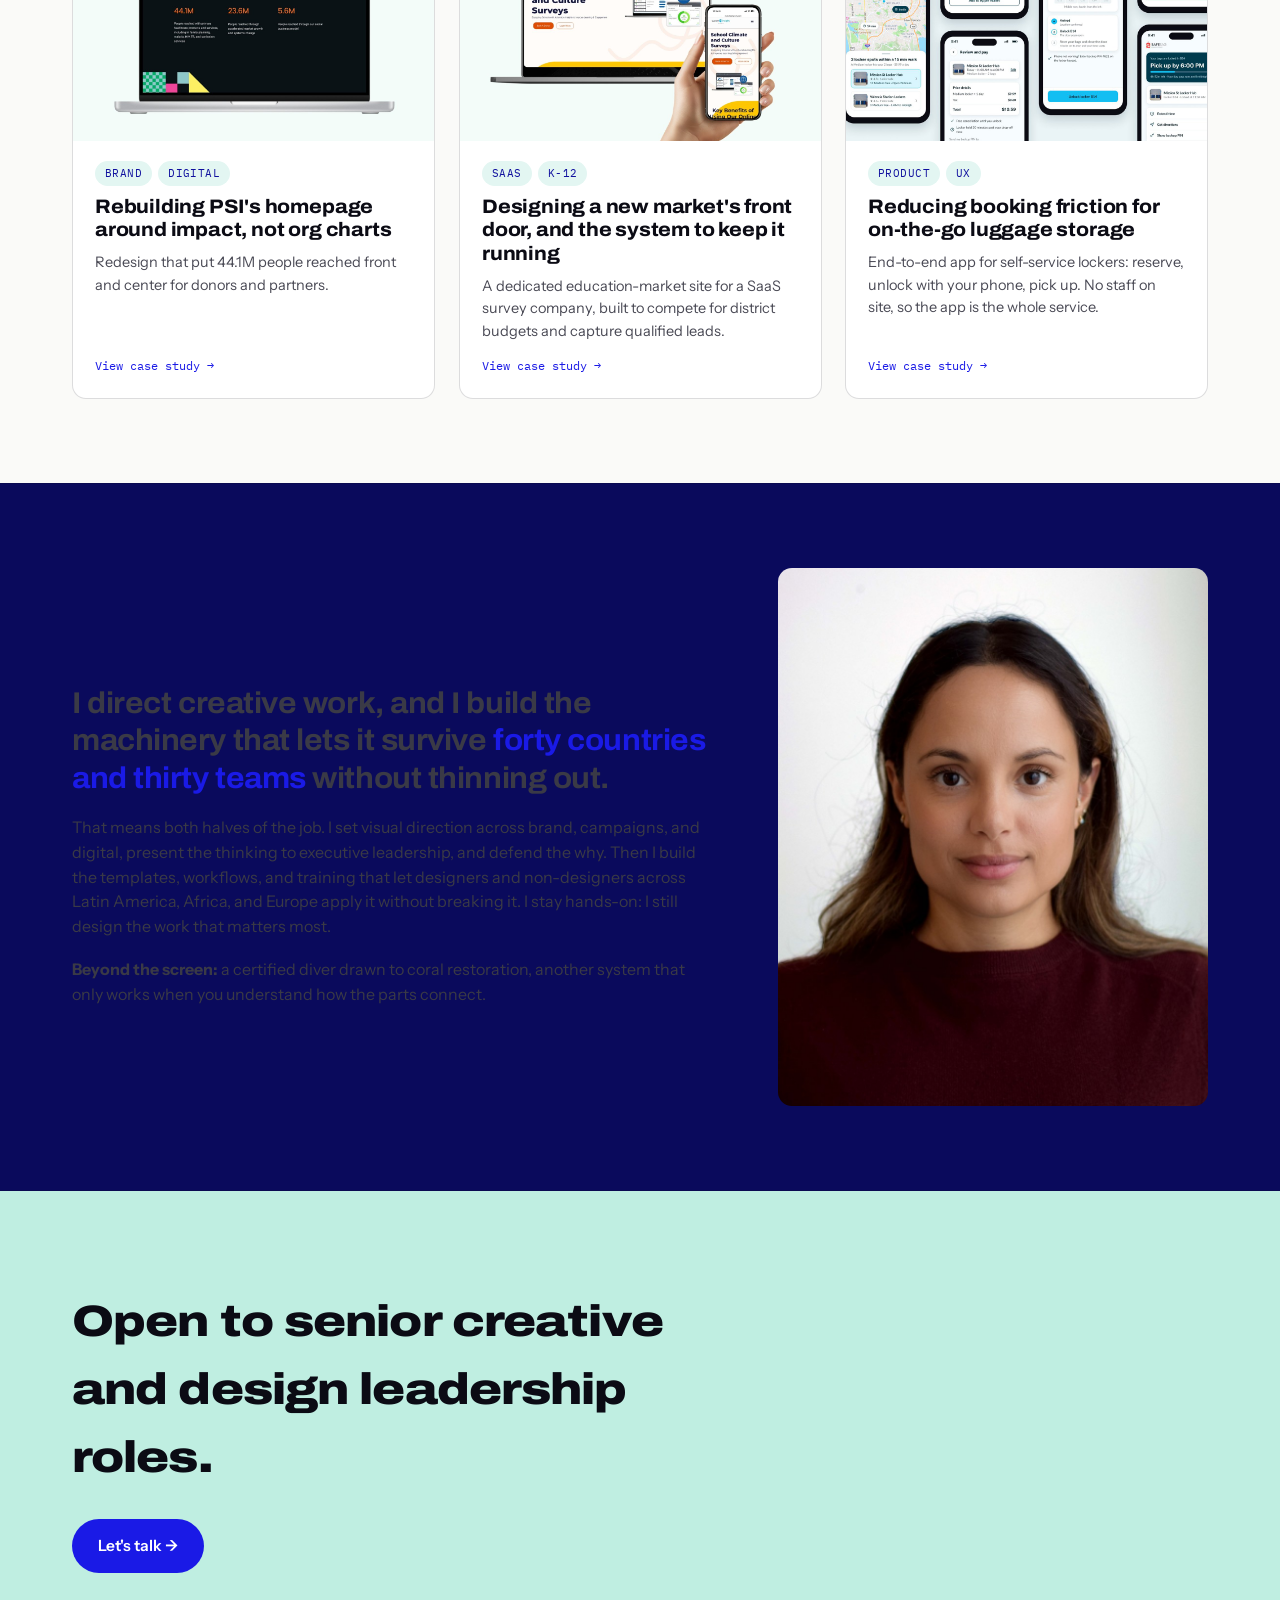
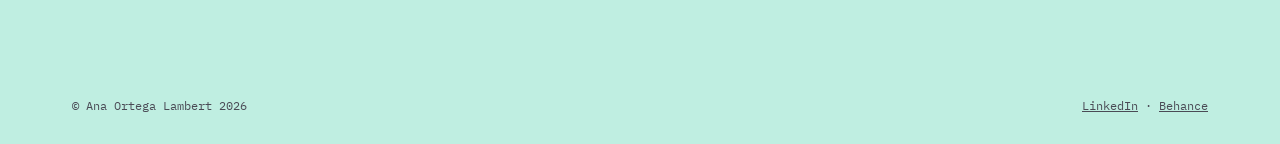
==== commit f27f8b90: "SafeBag: rebuild case study around v2 self-service locker redesign New phone collage hero, v1 vs v2 " ====
--- a/index.html
+++ b/index.html
@@ -82,11 +82,11 @@
     </a>
 
     <a class="card reveal" href="work/safebag-app.html">
-      <img class="card-thumb" src="images/app-thumb.jpg" alt="SafeBag luggage storage app screens">
+      <img class="card-thumb" src="images/safebag-thumb.jpg" alt="SafeBag luggage locker app screens">
       <div class="card-body">
         <div class="tags"><span class="tag">Product</span><span class="tag">UX</span></div>
         <h3>Reducing booking friction for on-the-go luggage storage</h3>
-        <p class="result">End-to-end app design, from user flows to design system, built to make same-day booking effortless.</p>
+        <p class="result">End-to-end app for self-service lockers: reserve, unlock with your phone, pick up. No staff on site, so the app is the whole service.</p>
         <span class="go">View case study →</span>
       </div>
     </a>
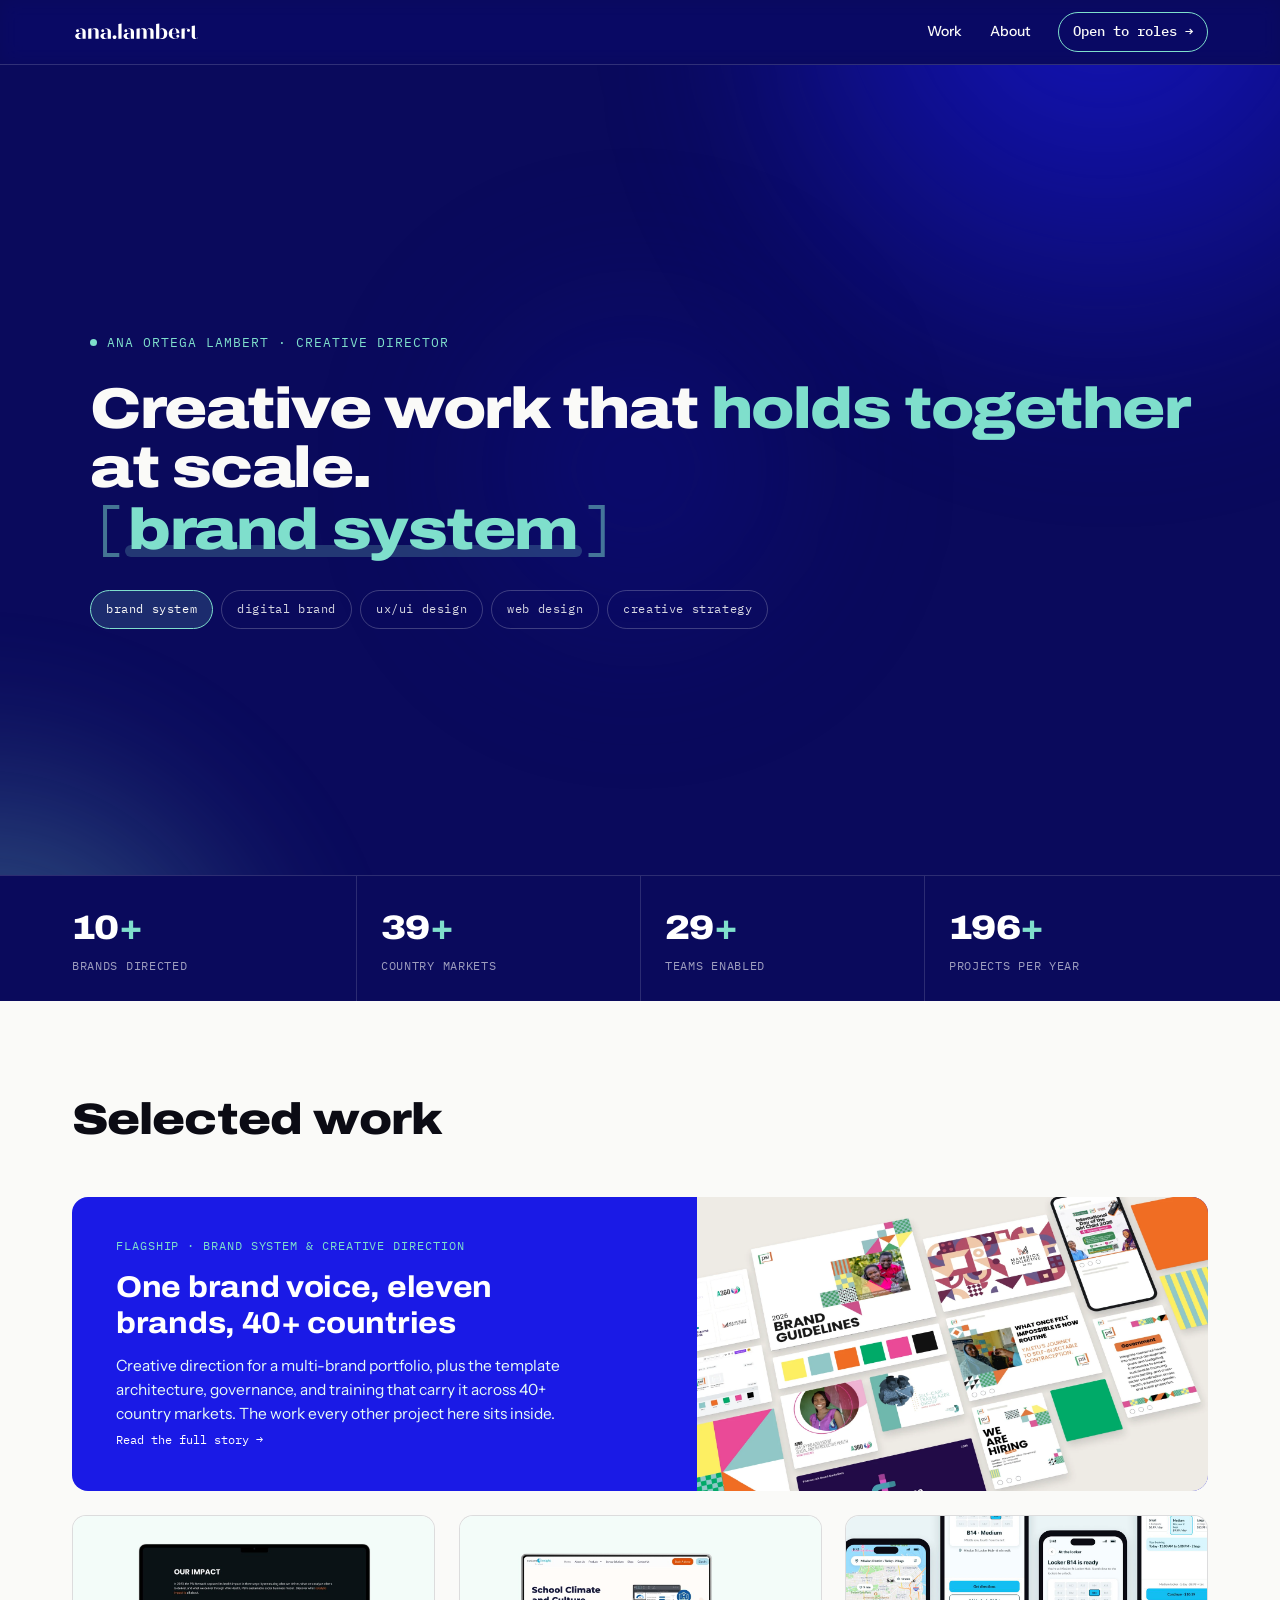
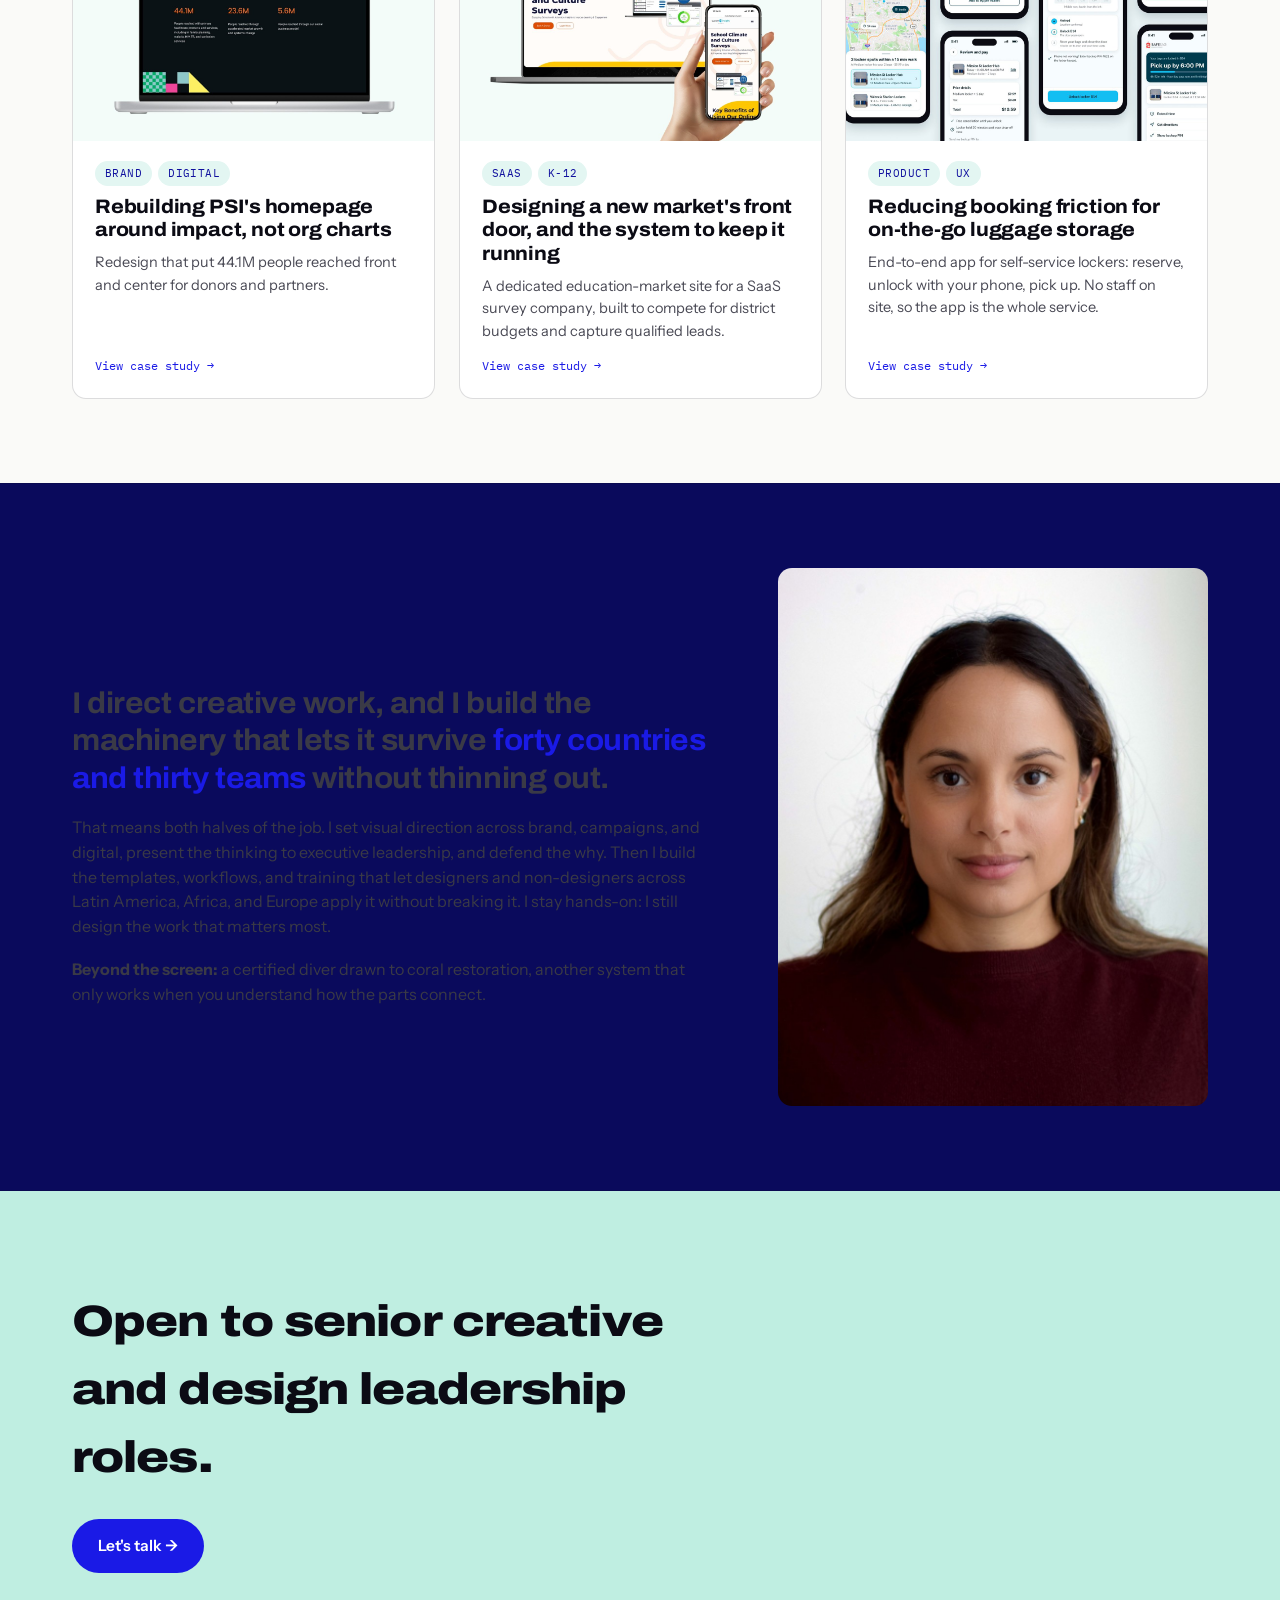
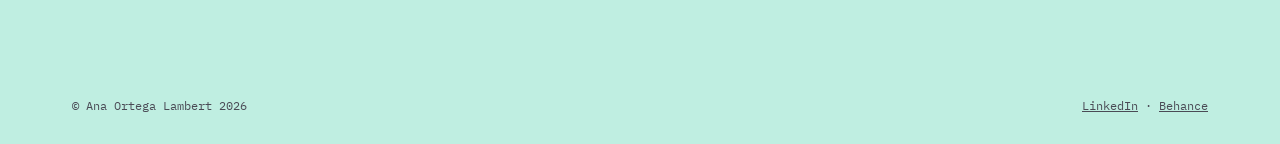
==== commit e407a1e1: "Align case study voice: plainer SafeBag copy, remove em dashes SafeBag rewritten to match the other " ====
--- a/index.html
+++ b/index.html
@@ -3,7 +3,7 @@
 <head>
 <meta charset="UTF-8">
 <meta name="viewport" content="width=device-width, initial-scale=1.0">
-<title>Ana Ortega Lambert — Creative Director</title>
+<title>Ana Ortega Lambert · Creative Director</title>
 <meta name="description" content="Creative director working across brand identity, integrated campaigns, and digital experiences, with the systems that let creative work scale across distributed teams.">
 <link rel="preconnect" href="https://fonts.googleapis.com">
 <link href="https://fonts.googleapis.com/css2?family=Archivo:wdth,wght@62..125,100..900&family=Instrument+Sans:wght@400;500;600&family=IBM+Plex+Mono:wght@400;500&display=swap" rel="stylesheet">
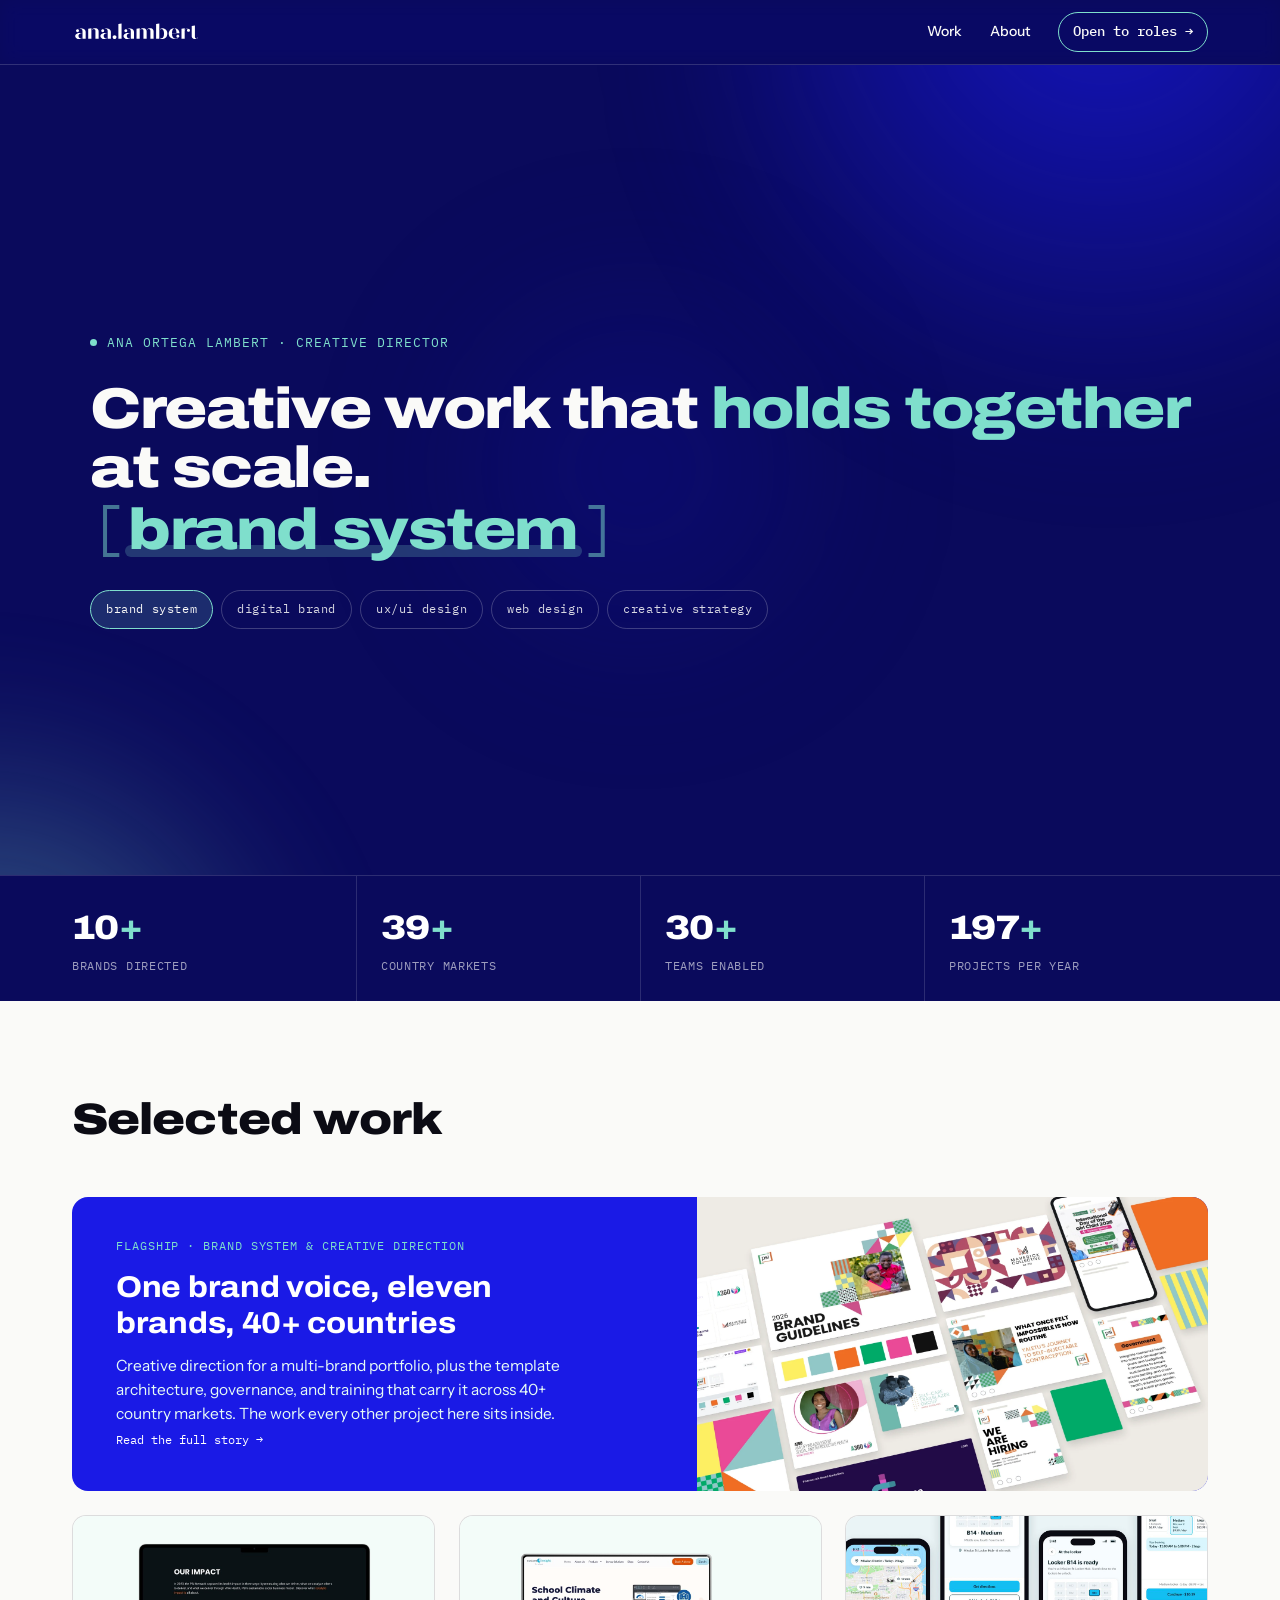
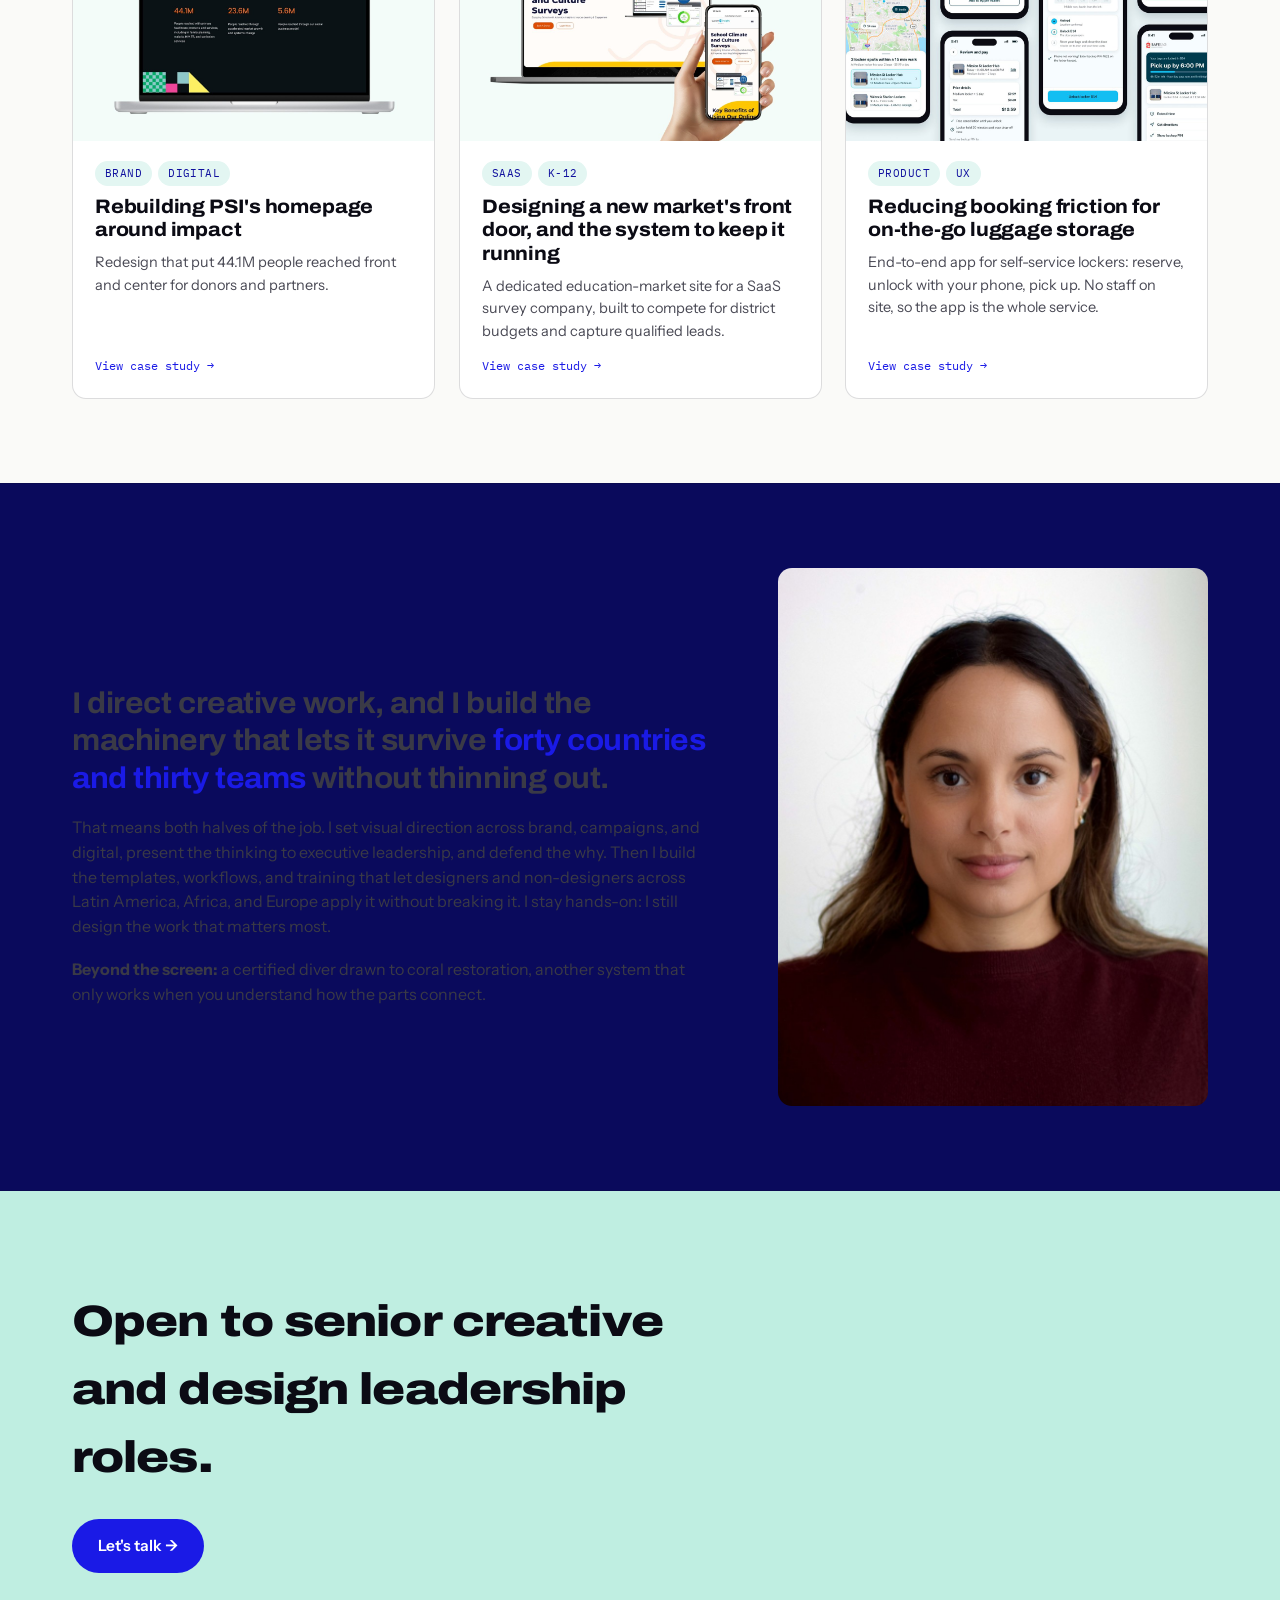
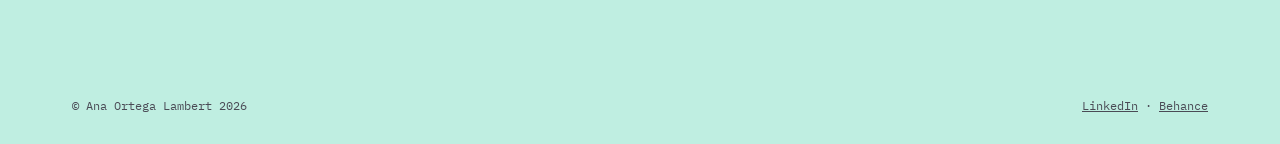
==== commit bc39584c: "Simplify titles, unify section headings and credits Drop the 'X, not Y' framing from titles and deci" ====
--- a/index.html
+++ b/index.html
@@ -65,7 +65,7 @@
       <img class="card-thumb" src="images/homepage-thumb.jpg" alt="PSI homepage redesign">
       <div class="card-body">
         <div class="tags"><span class="tag">Brand</span><span class="tag">Digital</span></div>
-        <h3>Rebuilding PSI's homepage around impact, not org charts</h3>
+        <h3>Rebuilding PSI's homepage around impact</h3>
         <p class="result">Redesign that put 44.1M people reached front and center for donors and partners.</p>
         <span class="go">View case study →</span>
       </div>
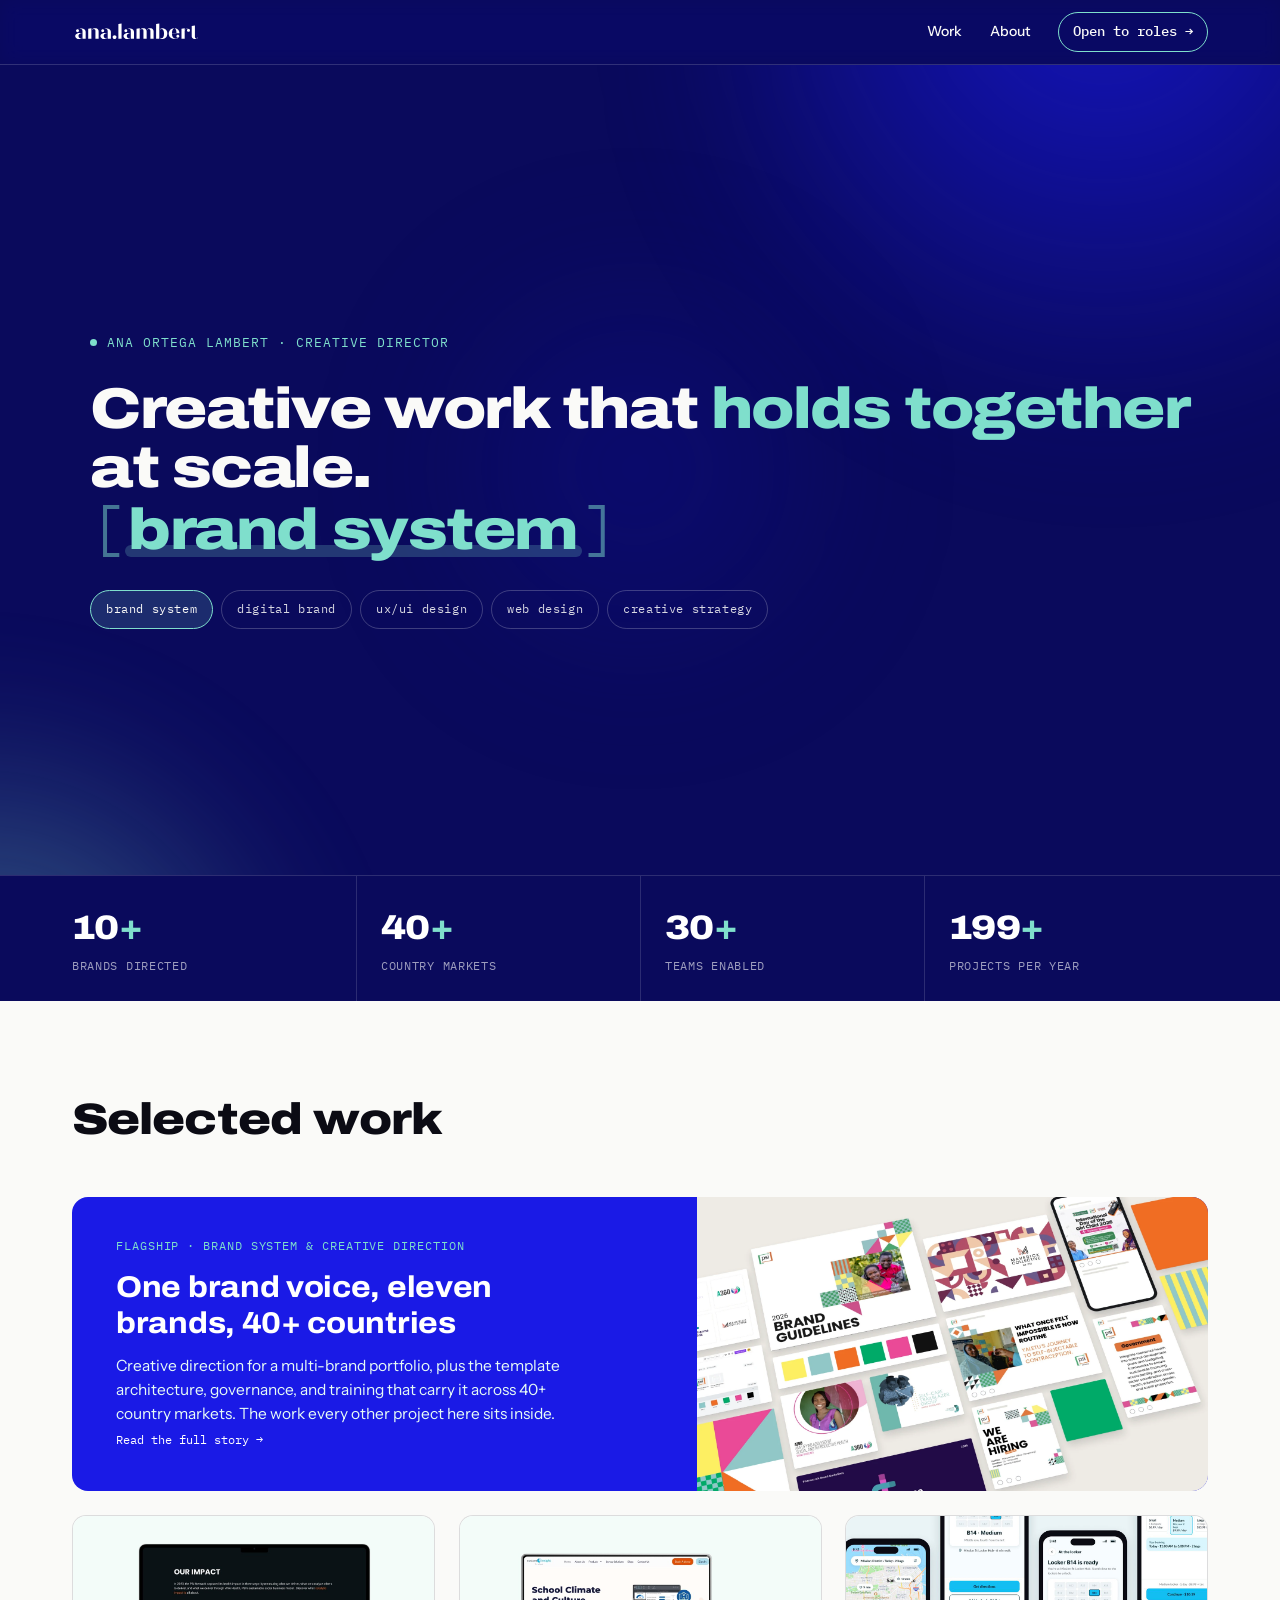
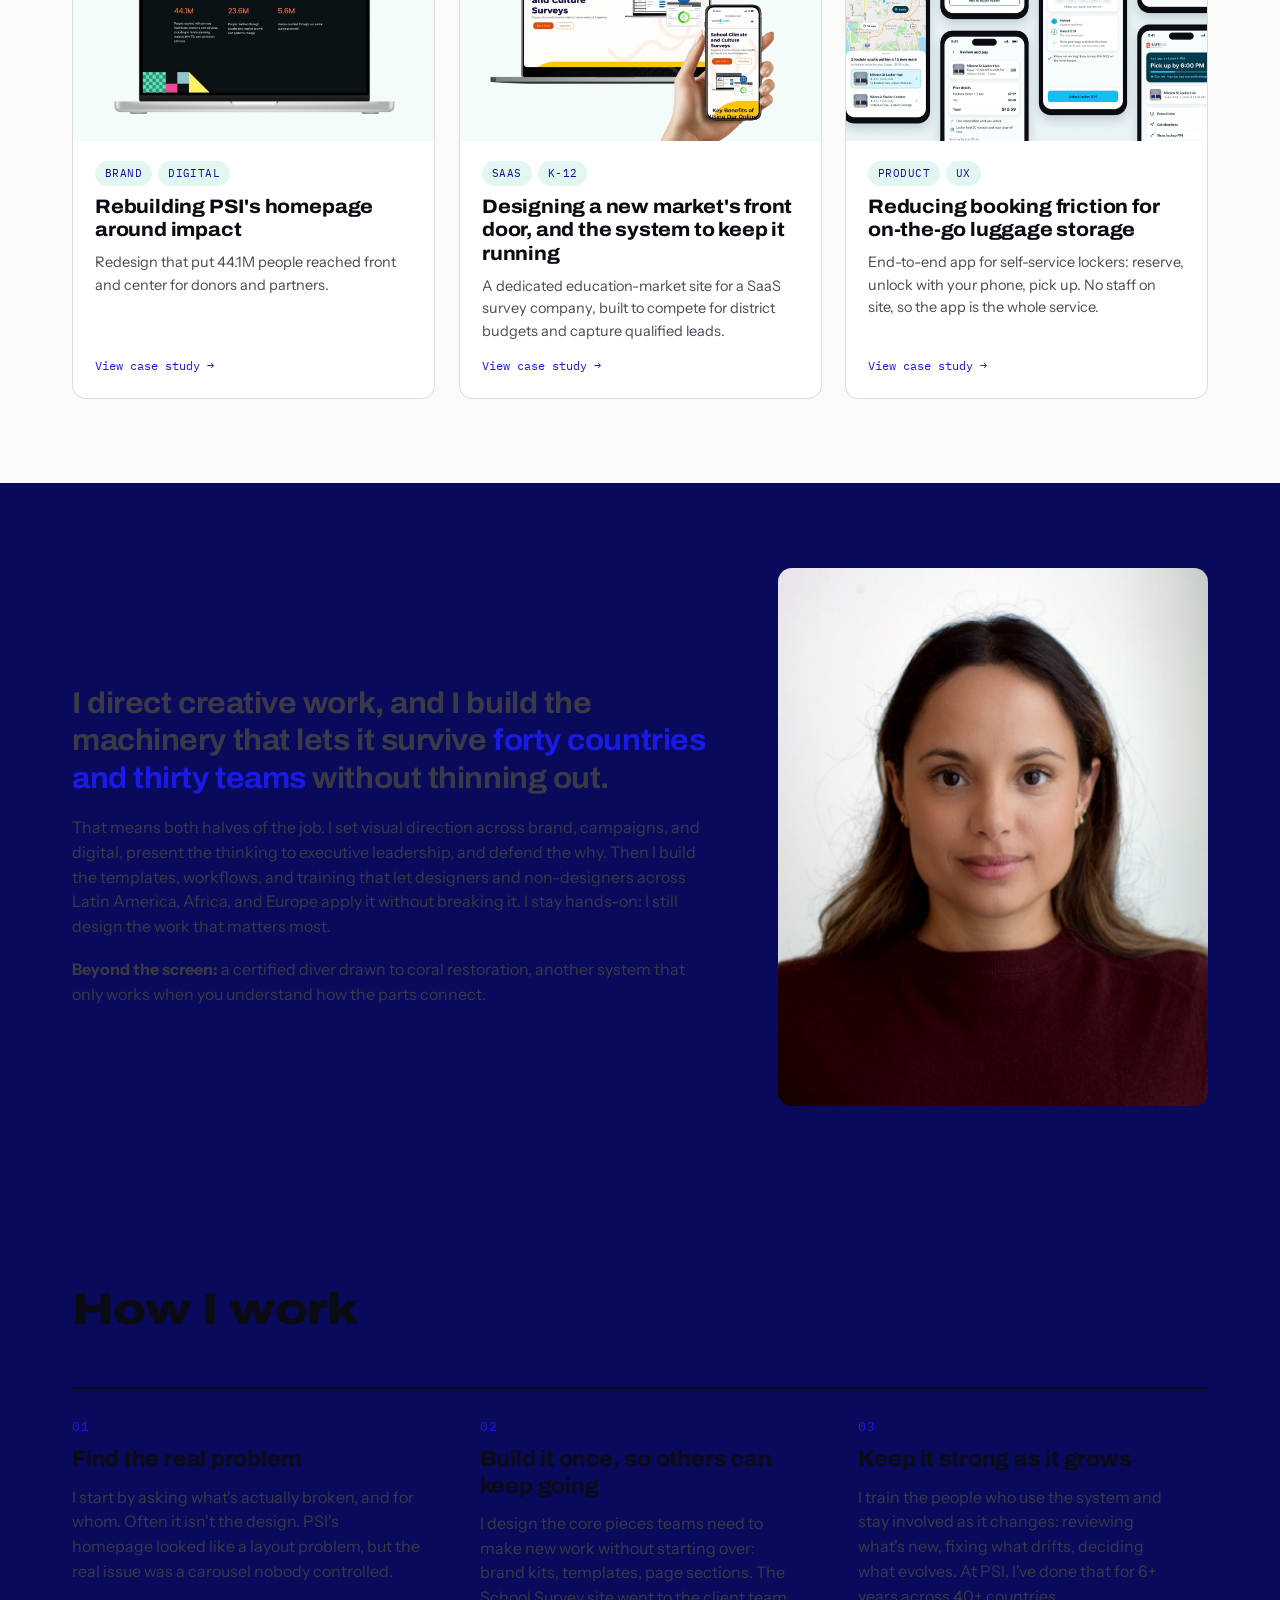
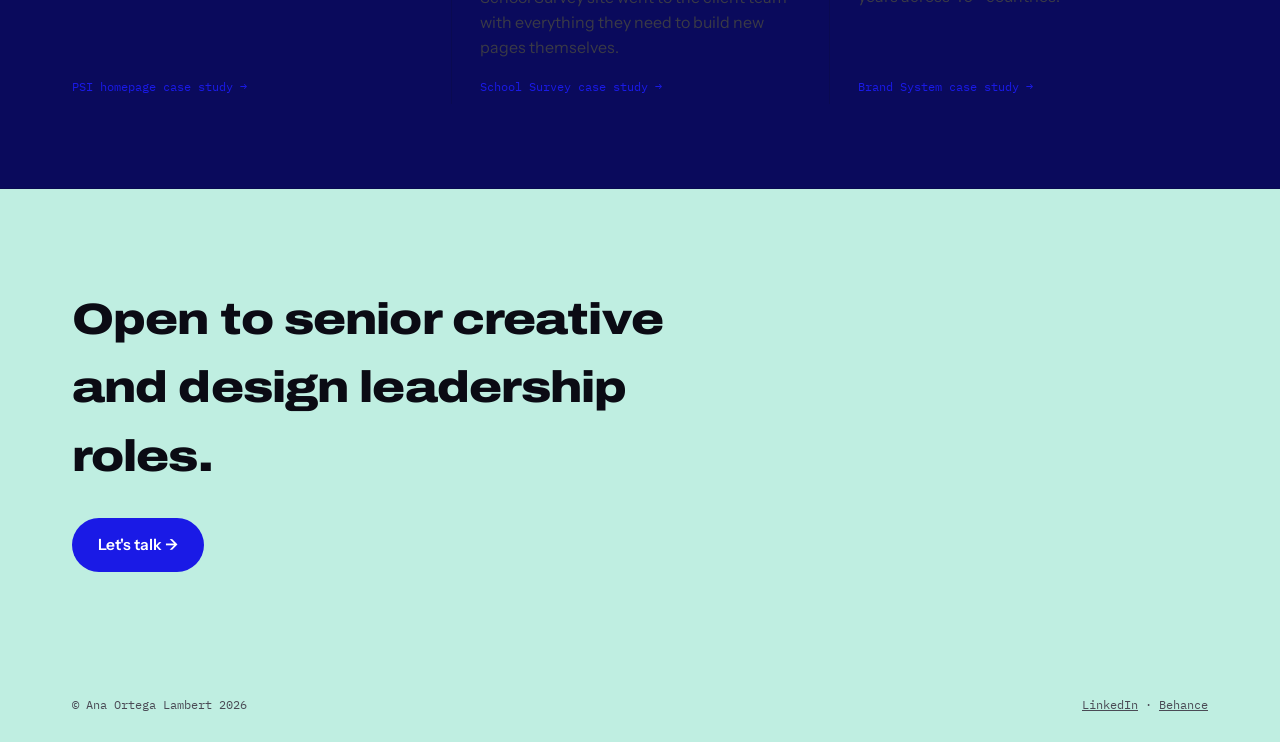
==== commit 652846c3: "Add How I work section; frame systems as owned, not self-running Homepage gets a three-step How I wo" ====
--- a/index.html
+++ b/index.html
@@ -10,6 +10,7 @@
 <link rel="icon" type="image/svg+xml" href="images/favicon.svg">
 <link rel="stylesheet" href="css/style.css">
 <link rel="stylesheet" href="css/hero.css">
+<link rel="stylesheet" href="css/process.css">
 </head>
 <body>
 
@@ -102,6 +103,32 @@
   <img class="photo reveal" src="images/ana-headshot.jpg" alt="Ana Ortega Lambert">
 </div></section>
 
+<section class="pr" id="process" data-bg="#FAFAF8"><div class="wrap">
+  <div class="sec-head">
+    <h2 class="reveal">How I work</h2>
+  </div>
+  <div class="pr-grid">
+    <div class="pr-step reveal">
+      <div class="pr-n">01</div>
+      <h3>Find the real problem</h3>
+      <p>I start by asking what's actually broken, and for whom. Often it isn't the design. PSI's homepage looked like a layout problem, but the real issue was a carousel nobody controlled.</p>
+      <a class="pr-link" href="work/psi-homepage.html">PSI homepage case study →</a>
+    </div>
+    <div class="pr-step reveal">
+      <div class="pr-n">02</div>
+      <h3>Build it once, so others can keep going</h3>
+      <p>I design the core pieces teams need to make new work without starting over: brand kits, templates, page sections. The School Survey site went to the client team with everything they need to build new pages themselves.</p>
+      <a class="pr-link" href="work/school-survey.html">School Survey case study →</a>
+    </div>
+    <div class="pr-step reveal">
+      <div class="pr-n">03</div>
+      <h3>Keep it strong as it grows</h3>
+      <p>I train the people who use the system and stay involved as it changes: reviewing what's new, fixing what drifts, deciding what evolves. At PSI, I've done that for 6+ years across 40+ countries.</p>
+      <a class="pr-link" href="work/brand-system.html">Brand System case study →</a>
+    </div>
+  </div>
+</div></section>
+
 <section class="cta" id="contact"><div class="wrap">
   <h2>Open to senior creative and design leadership roles.</h2>
   <a class="cta-btn" href="mailto:analinet.ortega@gmail.com">Let's talk →</a>
--- a/css/process.css
+++ b/css/process.css
@@ -0,0 +1,46 @@
+/* ============================================================
+   Homepage "How I work" section
+   Additive. Load AFTER style.css. All classes prefixed pr-.
+   ============================================================ */
+.pr { border-bottom: 1px solid var(--rule); }
+.pr-grid {
+  display: grid;
+  grid-template-columns: repeat(3, minmax(0, 1fr));
+  gap: 0;
+  border-top: 2px solid var(--ink);
+}
+.pr-step {
+  padding: 28px 28px 8px 0;
+  display: flex;
+  flex-direction: column;
+}
+.pr-step + .pr-step { padding-left: 28px; border-left: 1px solid var(--rule); }
+.pr-n {
+  font-family: var(--mono);
+  font-size: 12.5px;
+  letter-spacing: .08em;
+  color: var(--blue);
+}
+.pr-step h3 {
+  font-family: var(--disp);
+  font-weight: 700;
+  font-stretch: 105%;
+  font-size: 22px;
+  line-height: 1.2;
+  letter-spacing: -.01em;
+  margin: 10px 0 12px;
+}
+.pr-step p { color: #3a3a46; margin: 0 0 18px; }
+.pr-link {
+  margin-top: auto;
+  font-family: var(--mono);
+  font-size: 12px;
+  color: var(--blue);
+  text-decoration: none;
+}
+.pr-link:hover, .pr-link:focus-visible { color: var(--blue-deep); text-decoration: underline; }
+@media (max-width: 900px) {
+  .pr-grid { grid-template-columns: 1fr; }
+  .pr-step { padding: 26px 0 18px; }
+  .pr-step + .pr-step { padding-left: 0; border-left: 0; border-top: 1px solid var(--rule); }
+}
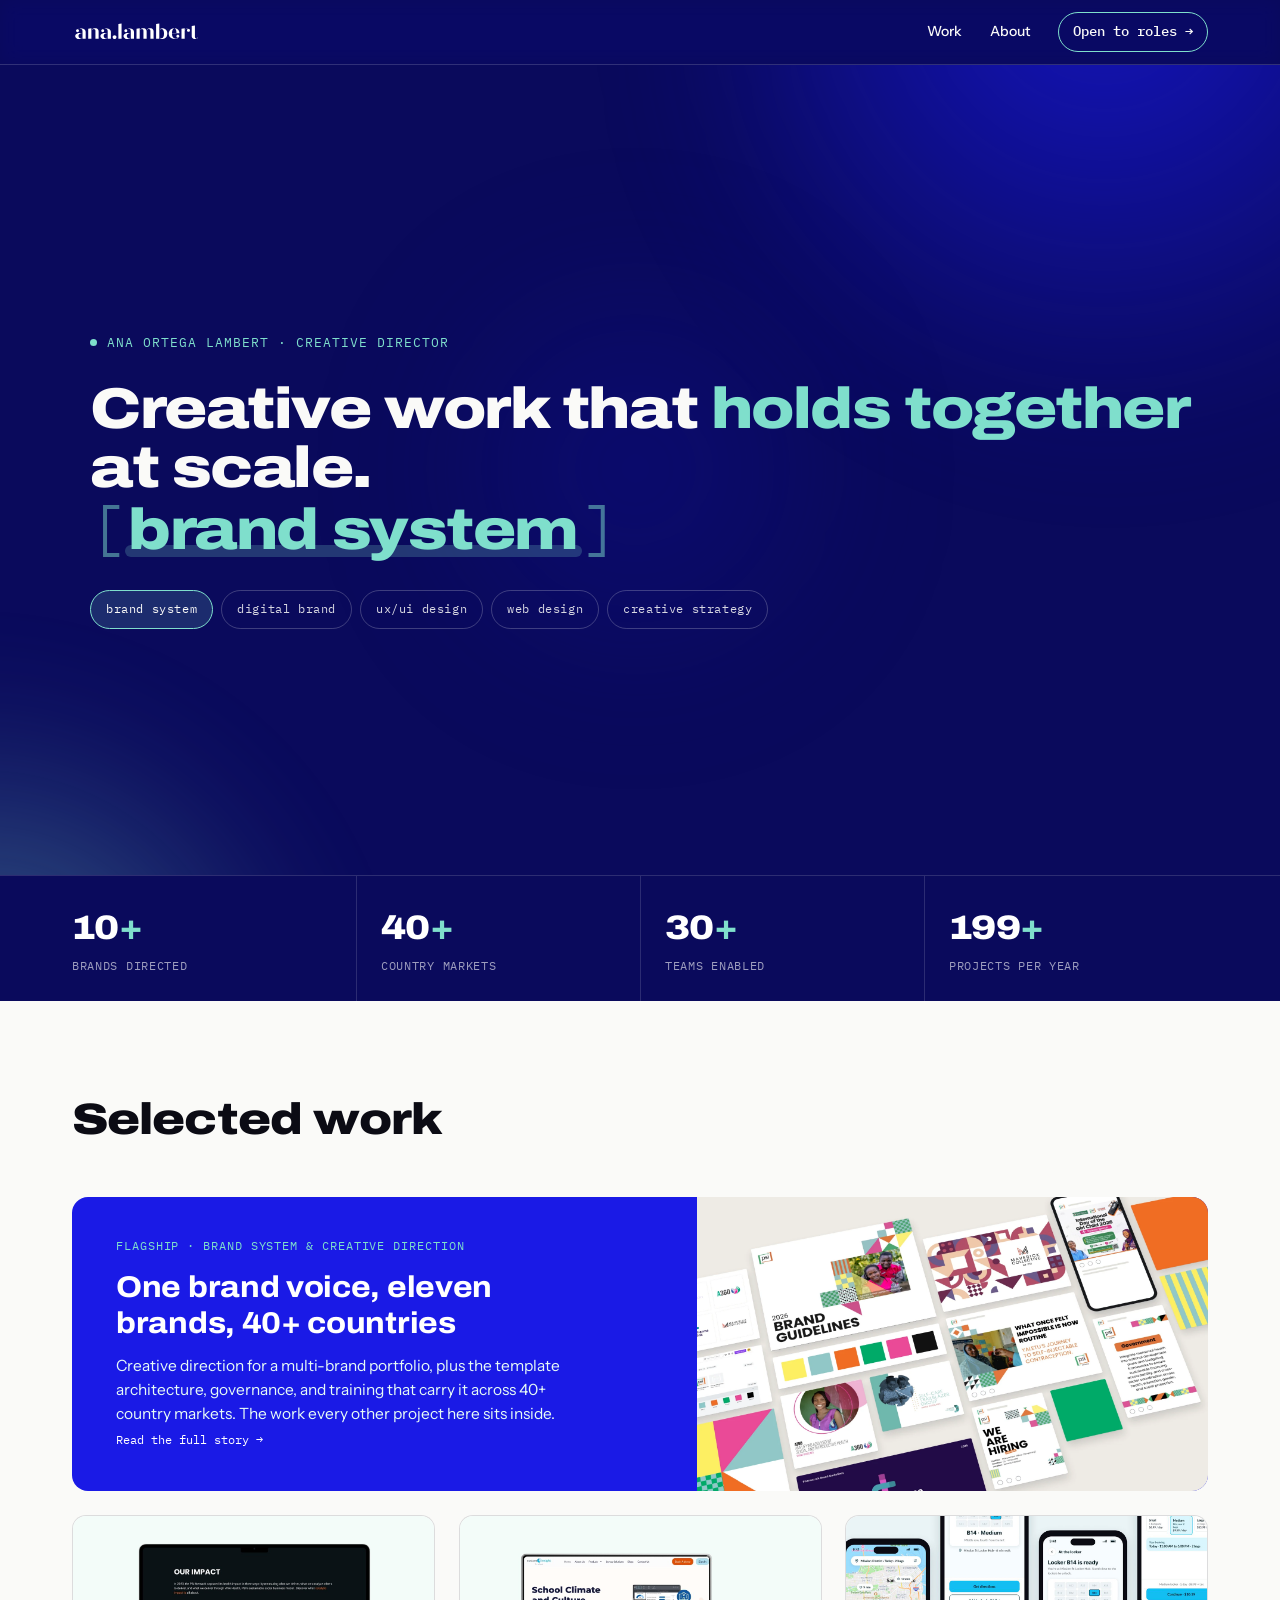
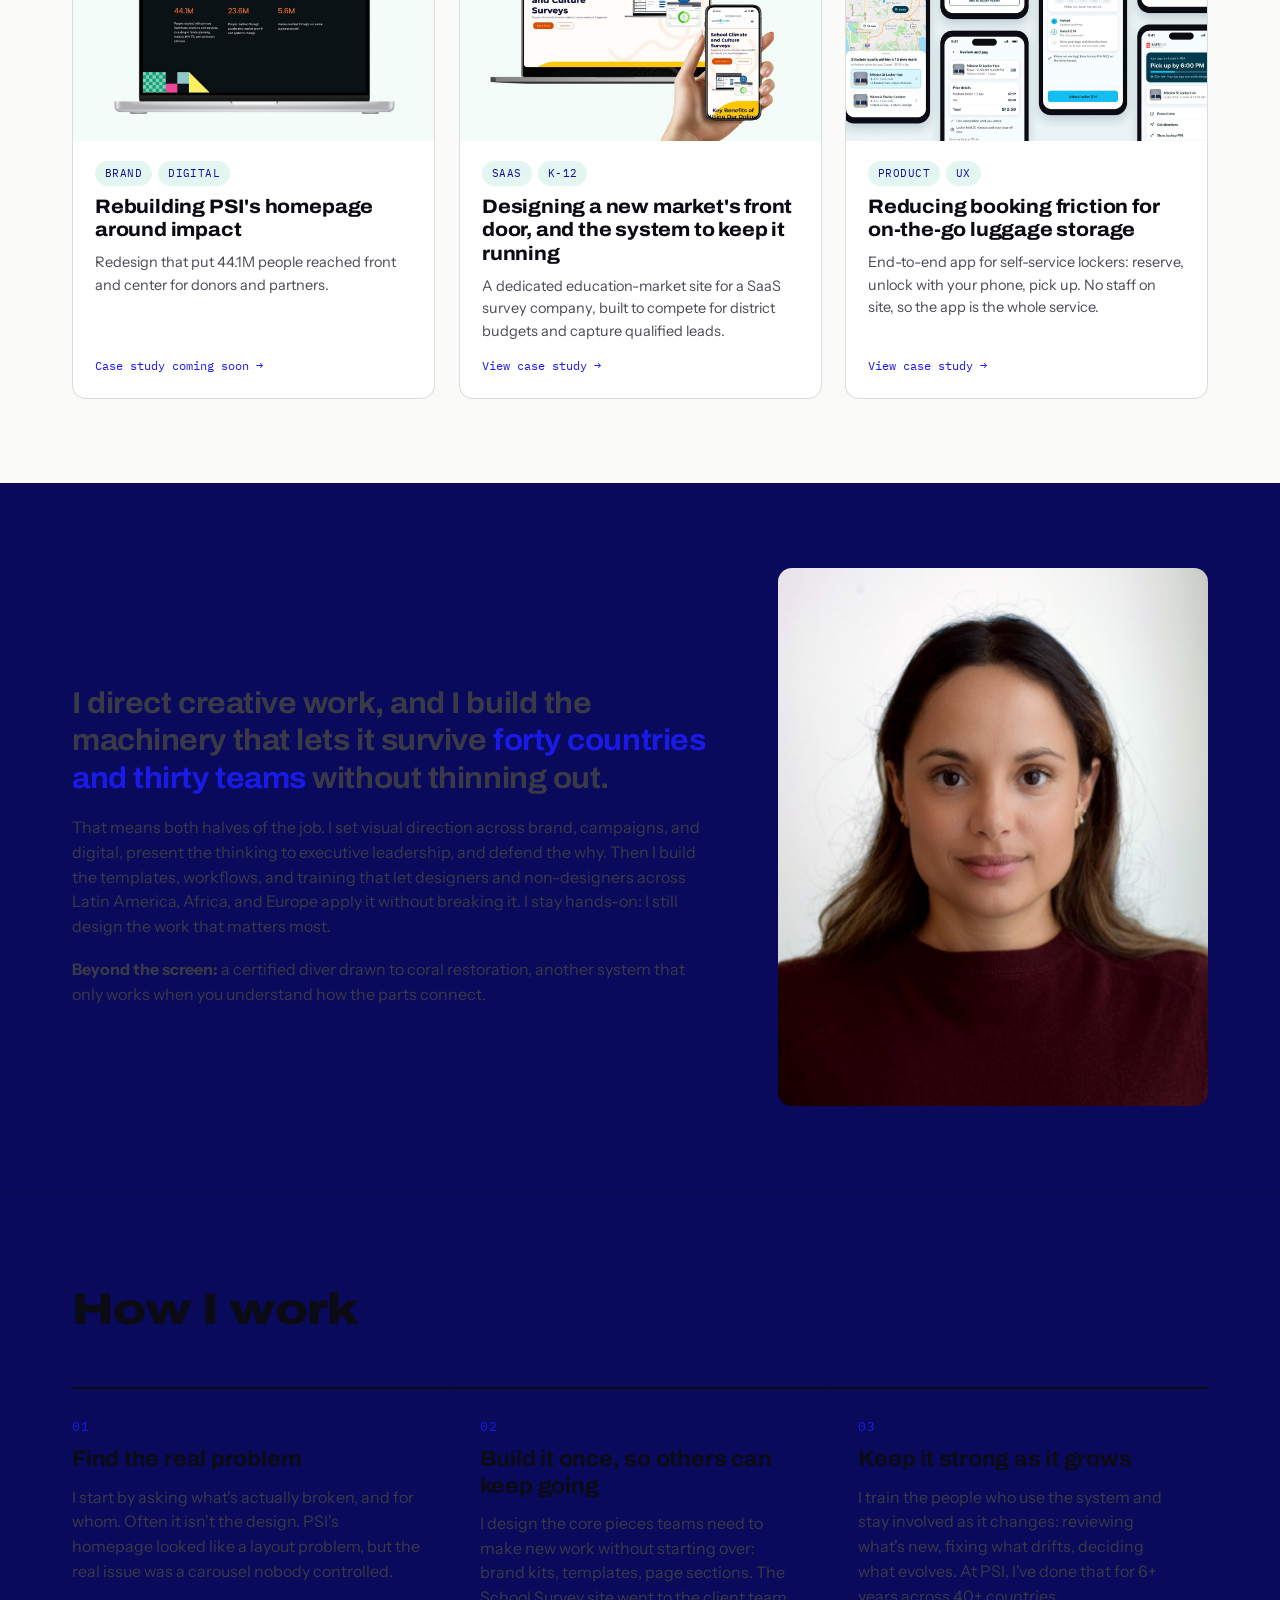
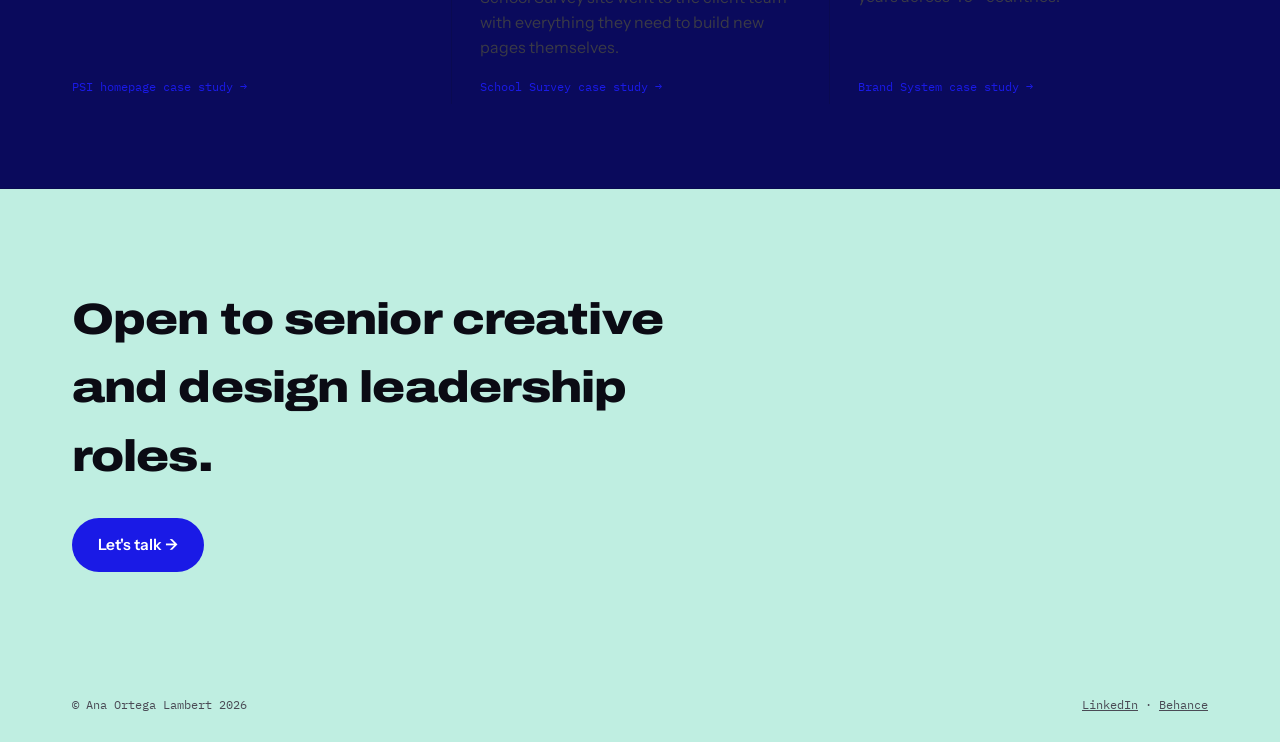
==== commit 58b015d2: "Put PSI homepage case study in coming-soon state Replace the in-progress case study body with a shor" ====
--- a/index.html
+++ b/index.html
@@ -68,7 +68,7 @@
         <div class="tags"><span class="tag">Brand</span><span class="tag">Digital</span></div>
         <h3>Rebuilding PSI's homepage around impact</h3>
         <p class="result">Redesign that put 44.1M people reached front and center for donors and partners.</p>
-        <span class="go">View case study →</span>
+        <span class="go">Case study coming soon →</span>
       </div>
     </a>
 
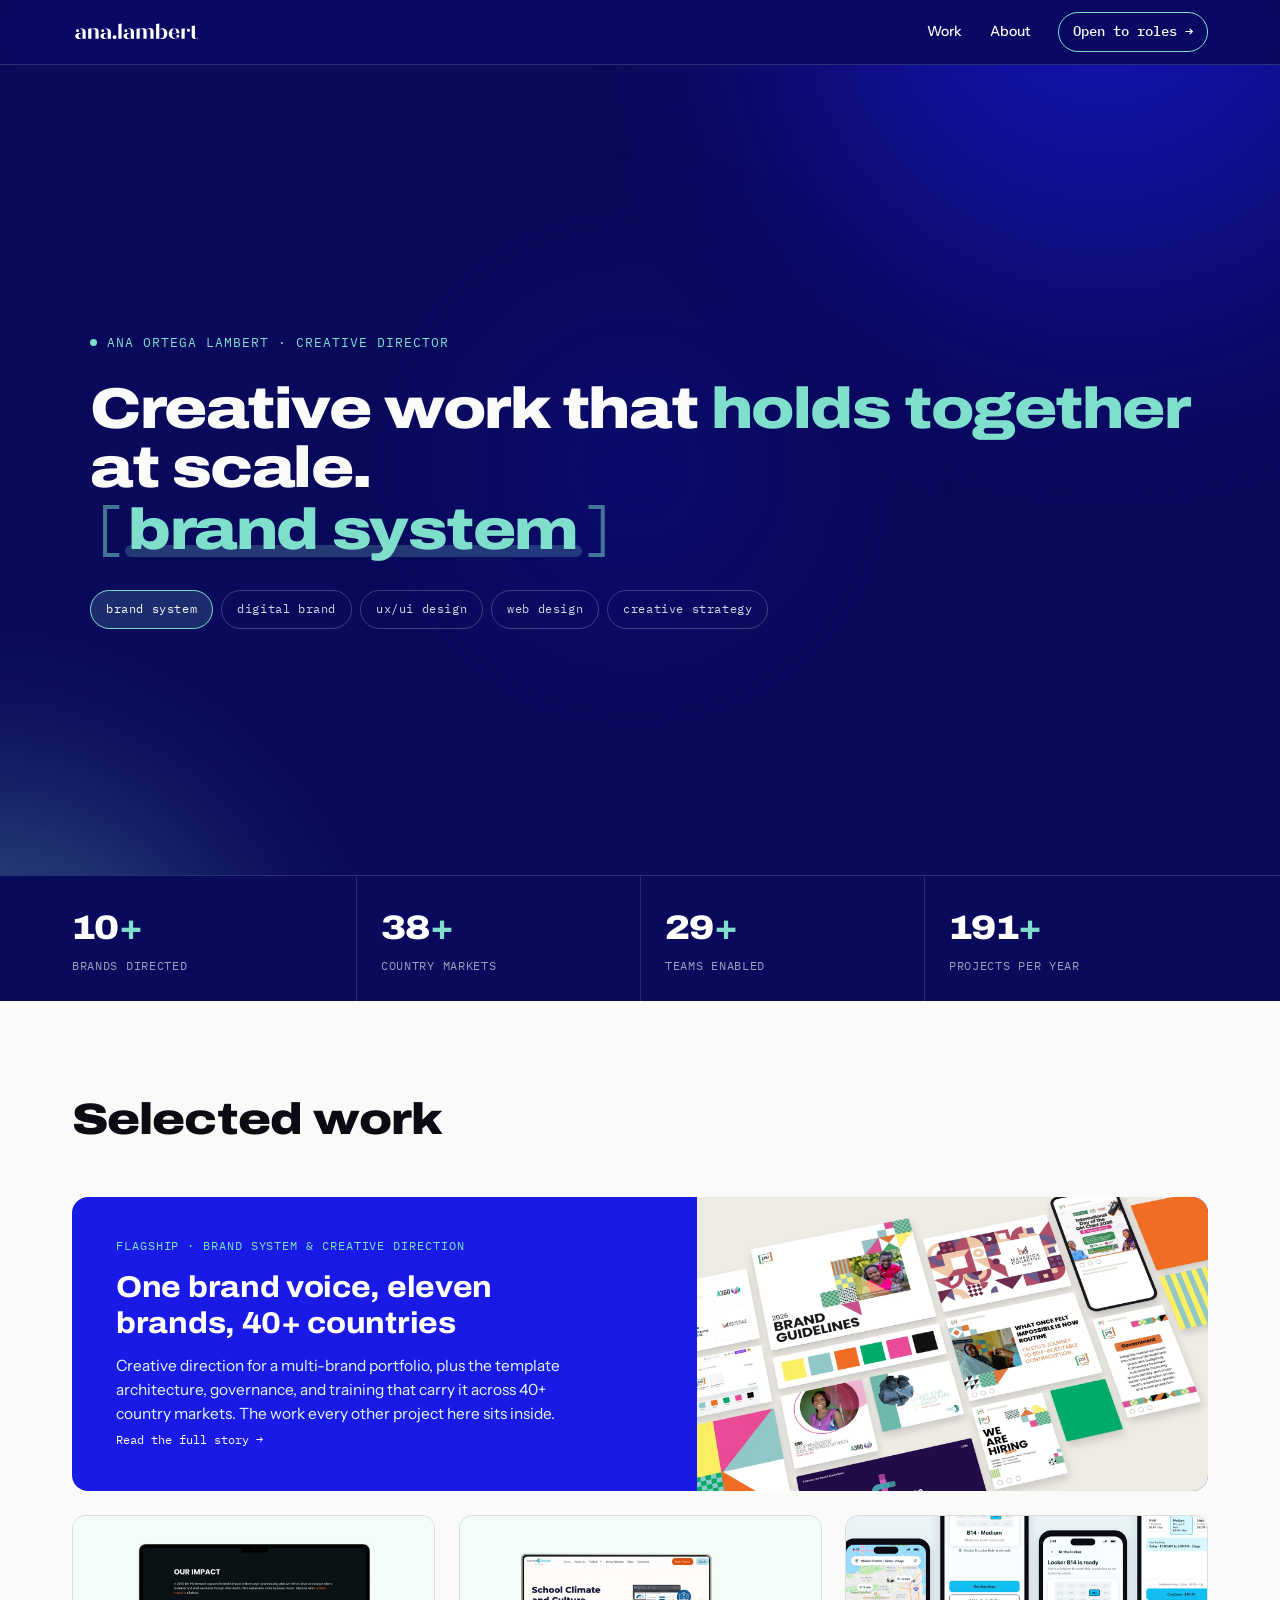
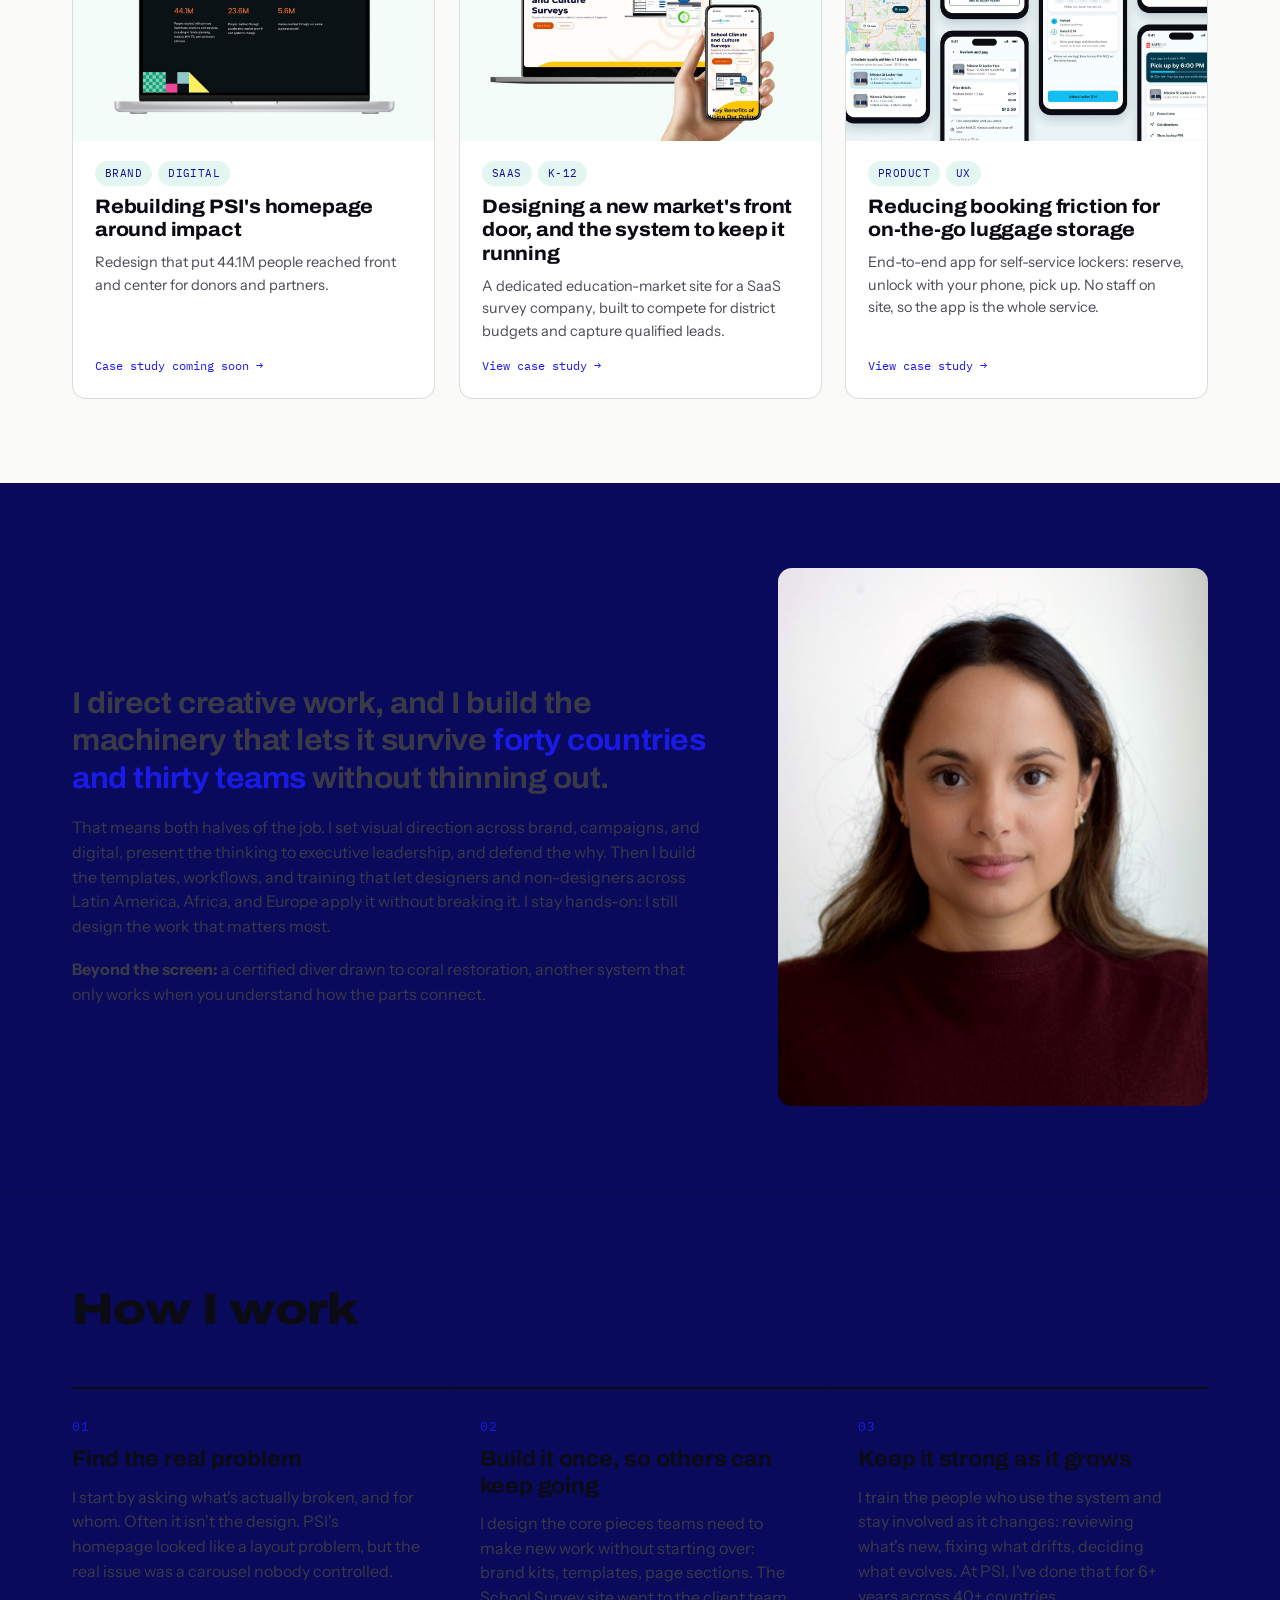
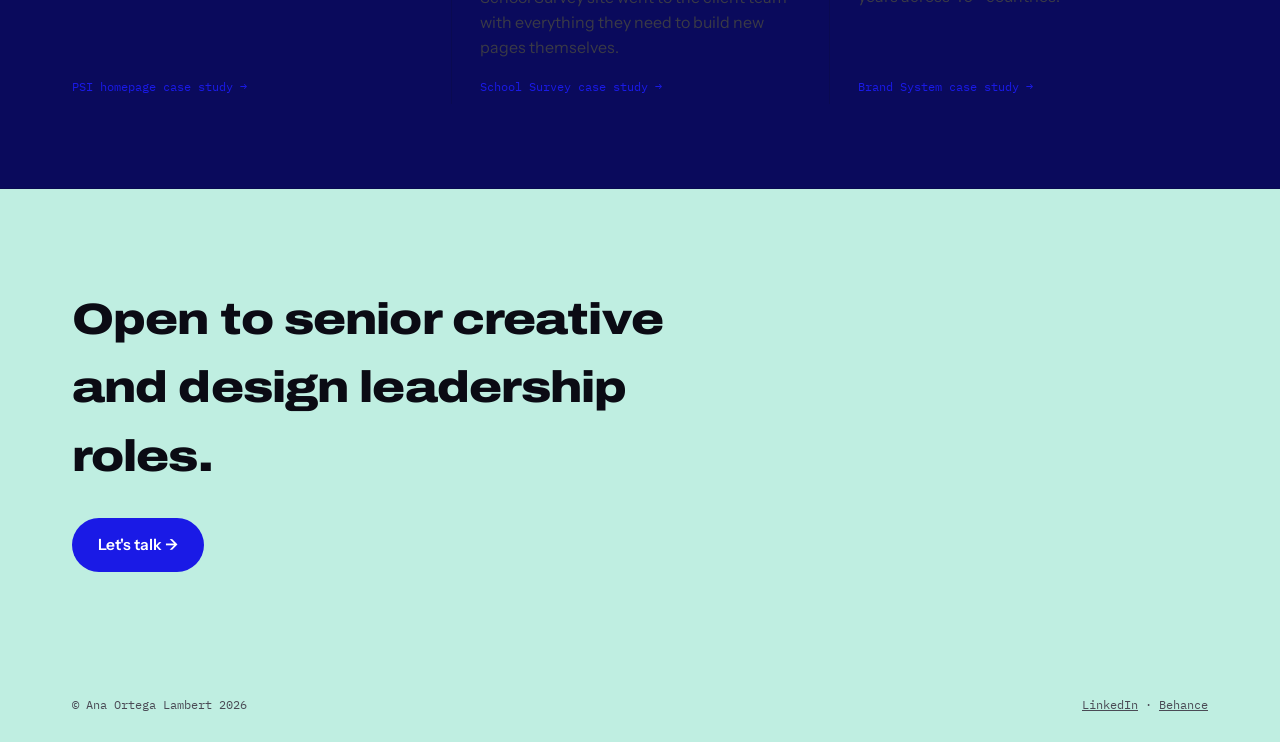
==== commit 51bb9722: "Add Google Analytics tag to all pages Co-Authored-By: Claude Opus 5.5 <noreply@anthropic.com> Claude" ====
--- a/index.html
+++ b/index.html
@@ -1,6 +1,14 @@
 <!DOCTYPE html>
 <html lang="en">
 <head>
+<!-- Google tag (gtag.js) -->
+<script async src="https://www.googletagmanager.com/gtag/js?id=G-0GX1BSZ0LX"></script>
+<script>
+  window.dataLayer = window.dataLayer || [];
+  function gtag(){dataLayer.push(arguments);}
+  gtag('js', new Date());
+  gtag('config', 'G-0GX1BSZ0LX');
+</script>
 <meta charset="UTF-8">
 <meta name="viewport" content="width=device-width, initial-scale=1.0">
 <title>Ana Ortega Lambert · Creative Director</title>
